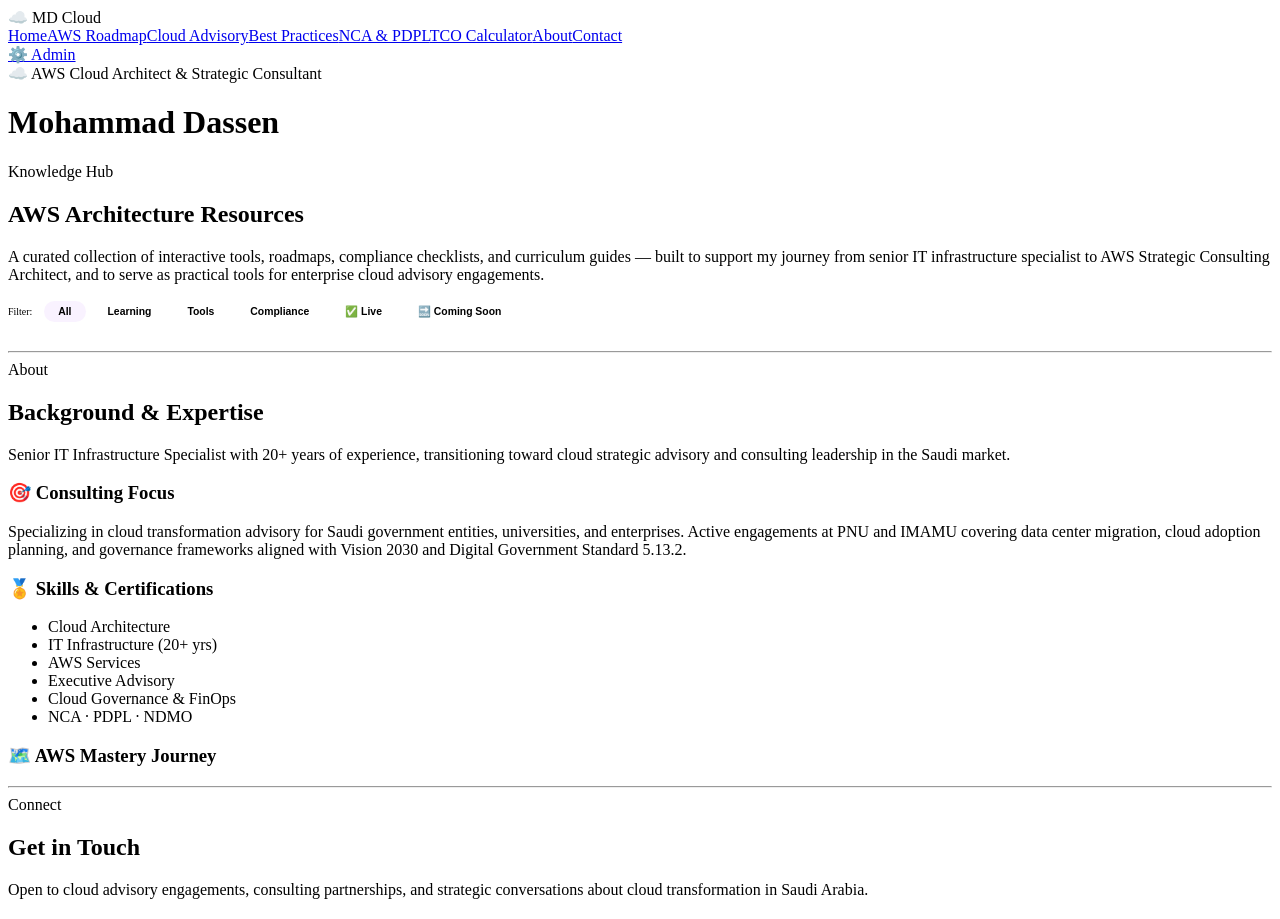
==== index.html @ 5dd482db "index.html" ====
<!DOCTYPE html>
<html lang="en">
<head>
<meta charset="UTF-8">
<meta name="viewport" content="width=device-width, initial-scale=1.0">
<title>Mohammad Dassen — AWS Cloud Architect & Consultant</title>
<link rel="stylesheet" href="site.css">
<style>
  .filter-bar {
    display: flex; gap: 8px; flex-wrap: wrap; margin-bottom: 28px; align-items: center;
  }
  .filter-btn {
    font-size: 0.65rem; padding: 5px 14px; border-radius: 20px; font-weight: 600;
    background: rgba(255,255,255,0.05); border: 1px solid var(--border); color: var(--muted);
    cursor: pointer; transition: all 0.2s;
  }
  .filter-btn.active, .filter-btn:hover {
    background: rgba(192,132,252,0.1); border-color: rgba(192,132,252,0.3); color: var(--accent);
  }
  .filter-label { font-size: 0.62rem; color: var(--muted); margin-right: 4px; }
  .cards-count  { font-size: 0.62rem; color: var(--muted); margin-left: auto; }
</style>
</head>
<body>

<!-- TOPBAR (rendered by JS) -->
<div id="topbar-mount"></div>

<!-- HERO -->
<div class="page-hero" id="hero-mount">
  <div class="hero-eyebrow">☁️ AWS Cloud Architect &amp; Strategic Consultant</div>
  <h1 class="hero-title">Mohammad <span>Dassen</span></h1>
  <p class="hero-subtitle" id="hero-role"></p>
  <div class="chip-row" id="hero-chips"></div>
  <div class="stats-row" id="hero-stats"></div>
</div>

<!-- MAIN CONTENT -->
<div class="site-section">
  <div class="section-eye">Knowledge Hub</div>
  <h2 class="section-head">AWS Architecture Resources</h2>
  <p class="section-sub">A curated collection of interactive tools, roadmaps, compliance checklists, and curriculum guides — built to support my journey from senior IT infrastructure specialist to AWS Strategic Consulting Architect, and to serve as practical tools for enterprise cloud advisory engagements.</p>

  <!-- FILTER BAR -->
  <div class="filter-bar" id="filter-bar">
    <span class="filter-label">Filter:</span>
    <button class="filter-btn active" data-filter="all" onclick="filterCards('all',this)">All</button>
    <button class="filter-btn" data-filter="Learning"   onclick="filterCards('Learning',this)">Learning</button>
    <button class="filter-btn" data-filter="Tools"      onclick="filterCards('Tools',this)">Tools</button>
    <button class="filter-btn" data-filter="Compliance" onclick="filterCards('Compliance',this)">Compliance</button>
    <button class="filter-btn" data-filter="live"  onclick="filterCards('live',this)">✅ Live</button>
    <button class="filter-btn" data-filter="soon"  onclick="filterCards('soon',this)">🔜 Coming Soon</button>
    <span class="cards-count" id="cards-count"></span>
  </div>

  <!-- CARDS -->
  <div class="cards-grid" id="cards-mount"></div>
</div>

<hr class="site-divider">

<!-- ABOUT -->
<div class="site-section" id="about">
  <div class="section-eye">About</div>
  <h2 class="section-head">Background &amp; Expertise</h2>
  <p class="section-sub">Senior IT Infrastructure Specialist with 20+ years of experience, transitioning toward cloud strategic advisory and consulting leadership in the Saudi market.</p>

  <div class="clients-row" id="clients-mount"></div>

  <div class="about-grid">
    <div class="about-card">
      <h3>🎯 Consulting Focus</h3>
      <p>Specializing in cloud transformation advisory for Saudi government entities, universities, and enterprises. Active engagements at PNU and IMAMU covering data center migration, cloud adoption planning, and governance frameworks aligned with Vision 2030 and Digital Government Standard 5.13.2.</p>
    </div>
    <div class="about-card">
      <h3>🏅 Skills &amp; Certifications</h3>
      <ul class="skill-list">
        <li><span class="skill-name">Cloud Architecture</span><div class="skill-bar-wrap"><div class="skill-bar" style="width:90%"></div></div></li>
        <li><span class="skill-name">IT Infrastructure (20+ yrs)</span><div class="skill-bar-wrap"><div class="skill-bar" style="width:96%"></div></div></li>
        <li><span class="skill-name">AWS Services</span><div class="skill-bar-wrap"><div class="skill-bar" style="width:75%"></div></div></li>
        <li><span class="skill-name">Executive Advisory</span><div class="skill-bar-wrap"><div class="skill-bar" style="width:72%"></div></div></li>
        <li><span class="skill-name">Cloud Governance &amp; FinOps</span><div class="skill-bar-wrap"><div class="skill-bar" style="width:65%"></div></div></li>
        <li><span class="skill-name">NCA · PDPL · NDMO</span><div class="skill-bar-wrap"><div class="skill-bar" style="width:70%"></div></div></li>
      </ul>
    </div>
    <div class="about-card" style="grid-column:1/-1;">
      <h3>🗺️ AWS Mastery Journey</h3>
      <div class="tl-wrap" id="timeline-mount"></div>
    </div>
  </div>
</div>

<hr class="site-divider">

<!-- CONTACT -->
<div class="site-section" id="contact">
  <div class="section-eye">Connect</div>
  <h2 class="section-head">Get in Touch</h2>
  <p class="section-sub" style="margin-bottom:20px;">Open to cloud advisory engagements, consulting partnerships, and strategic conversations about cloud transformation in Saudi Arabia.</p>
  <div class="contact-row" id="contact-mount"></div>
</div>

<div class="site-footer" id="footer-mount"></div>

<!-- Scripts -->
<script src="site-config.js"></script>
<script>
  const C = window.SITE_CONFIG;
  let activeFilter = 'all';

  /* ── TOPBAR ── */
  const navLinks = [
    { href:'index.html',              label:'Home',          active:true  },
    { href:'aws-roadmap.html',        label:'AWS Roadmap',   active:false },
    { href:'cloud-advisory.html',     label:'Cloud Advisory',active:false },
    { href:'cloud-best-practices.html',label:'Best Practices',active:false},
    { href:'nca-pdpl-compliance.html',label:'NCA & PDPL',    active:false },
    { href:'tco-calculator.html',     label:'TCO Calculator',active:false },
    { href:'#about',                  label:'About',         active:false },
    { href:'#contact',                label:'Contact',       active:false },
  ];
  document.getElementById('topbar-mount').innerHTML = `
    <nav class="site-topbar">
      <div class="topbar-brand">☁️ MD Cloud</div>
      <div class="topbar-nav">
        ${navLinks.map(l=>`<a href="${l.href}" class="${l.active?'active':''}">${l.label}</a>`).join('')}
      </div>
      <a href="admin.html" class="topbar-admin">⚙️ Admin</a>
    </nav>`;

  /* ── HERO ── */
  document.getElementById('hero-role').textContent = C.owner.role;
  document.getElementById('hero-chips').innerHTML = C.owner.chips.map(c=>`
    <span class="chip chip-${c.color||'default'}">${c.label}</span>`).join('');
  document.getElementById('hero-stats').innerHTML = C.owner.stats.map(s=>`
    <div class="stat-item">
      <div class="stat-num">${s.num}</div>
      <div class="stat-label">${s.label}</div>
    </div>`).join('');

  /* ── CARDS ── */
  function renderCards(filter) {
    const cards = [...C.cards]
      .sort((a,b) => a.order - b.order)
      .filter(c => {
        if (filter === 'all')  return true;
        if (filter === 'live') return c.status === 'live';
        if (filter === 'soon') return c.status === 'soon';
        return c.topic === filter;
      });

    document.getElementById('cards-count').textContent = `${cards.filter(c=>c.status==='live').length} live · ${cards.filter(c=>c.status==='soon').length} coming soon`;

    if (cards.length === 0) {
      document.getElementById('cards-mount').innerHTML = `<div style="grid-column:1/-1;text-align:center;padding:40px;color:var(--muted);font-size:0.8rem;">No resources in this category yet.</div>`;
      return;
    }

    document.getElementById('cards-mount').innerHTML = cards.map(c => `
      <a href="${c.status==='live'?c.url:'#'}"
         class="card cc-${c.color} card-${c.status}"
         ${c.status==='live'?'':'onclick="return false"'}>
        ${c.isNew ? '<div class="card-new-badge">NEW</div>' : ''}
        <div class="card-icon">${c.icon}</div>
        <div class="card-type">${c.type}</div>
        <div class="card-title">${c.title}</div>
        <div class="card-desc">${c.desc}</div>
        <div class="card-tags">${c.tags.map(t=>`<span class="card-tag">${t}</span>`).join('')}</div>
        <div class="card-link">${c.status==='live'?'Open →':'Coming Soon'}</div>
      </a>`).join('');
  }

  function filterCards(filter, btn) {
    activeFilter = filter;
    document.querySelectorAll('.filter-btn').forEach(b=>b.classList.remove('active'));
    btn.classList.add('active');
    renderCards(filter);
  }

  renderCards('all');

  /* ── CLIENTS ── */
  document.getElementById('clients-mount').innerHTML = C.owner.clients.map(cl=>`
    <div class="client-chip">${cl.name}<span>${cl.sub}</span></div>`).join('');

  /* ── TIMELINE ── */
  const tlColors = ['#f59e0b,#d97706','#3b82f6,#2563eb','#8b5cf6,#7c3aed','#10b981,#059669','#ef4444,#dc2626'];
  document.getElementById('timeline-mount').innerHTML = C.roadmap.map((r,i)=>`
    <div class="tl-item">
      <div class="tl-dot" style="background:linear-gradient(135deg,${tlColors[i]||'#6b7a94,#475569'})">${r.dot}</div>
      <div class="tl-body">
        <div class="tl-phase">${r.phase}</div>
        <div class="tl-title">${r.title}</div>
        <div class="tl-cert">${r.cert}</div>
      </div>
    </div>`).join('');

  /* ── CONTACT ── */
  document.getElementById('contact-mount').innerHTML = `
    <a href="${C.owner.linkedin}" target="_blank" class="btn-primary">🔗 Connect on LinkedIn</a>
    <a href="mailto:${C.owner.email}" class="btn-ghost">✉️ Send Email</a>
    <a href="https://aws.amazon.com/partners/" target="_blank" class="btn-ghost">☁️ AWS Partner Network</a>
    <a href="admin.html" class="btn-ghost">⚙️ Manage Site</a>`;

  /* ── FOOTER ── */
  document.getElementById('footer-mount').innerHTML = `
    <p>Built with purpose · <span>${C.owner.name}</span> · ${C.owner.title} · Riyadh, Saudi Arabia · Vision 2030 Aligned</p>
    <p style="margin-top:6px;"><a href="admin.html">⚙️ Site Admin</a></p>`;
</script>
</body>
</html>
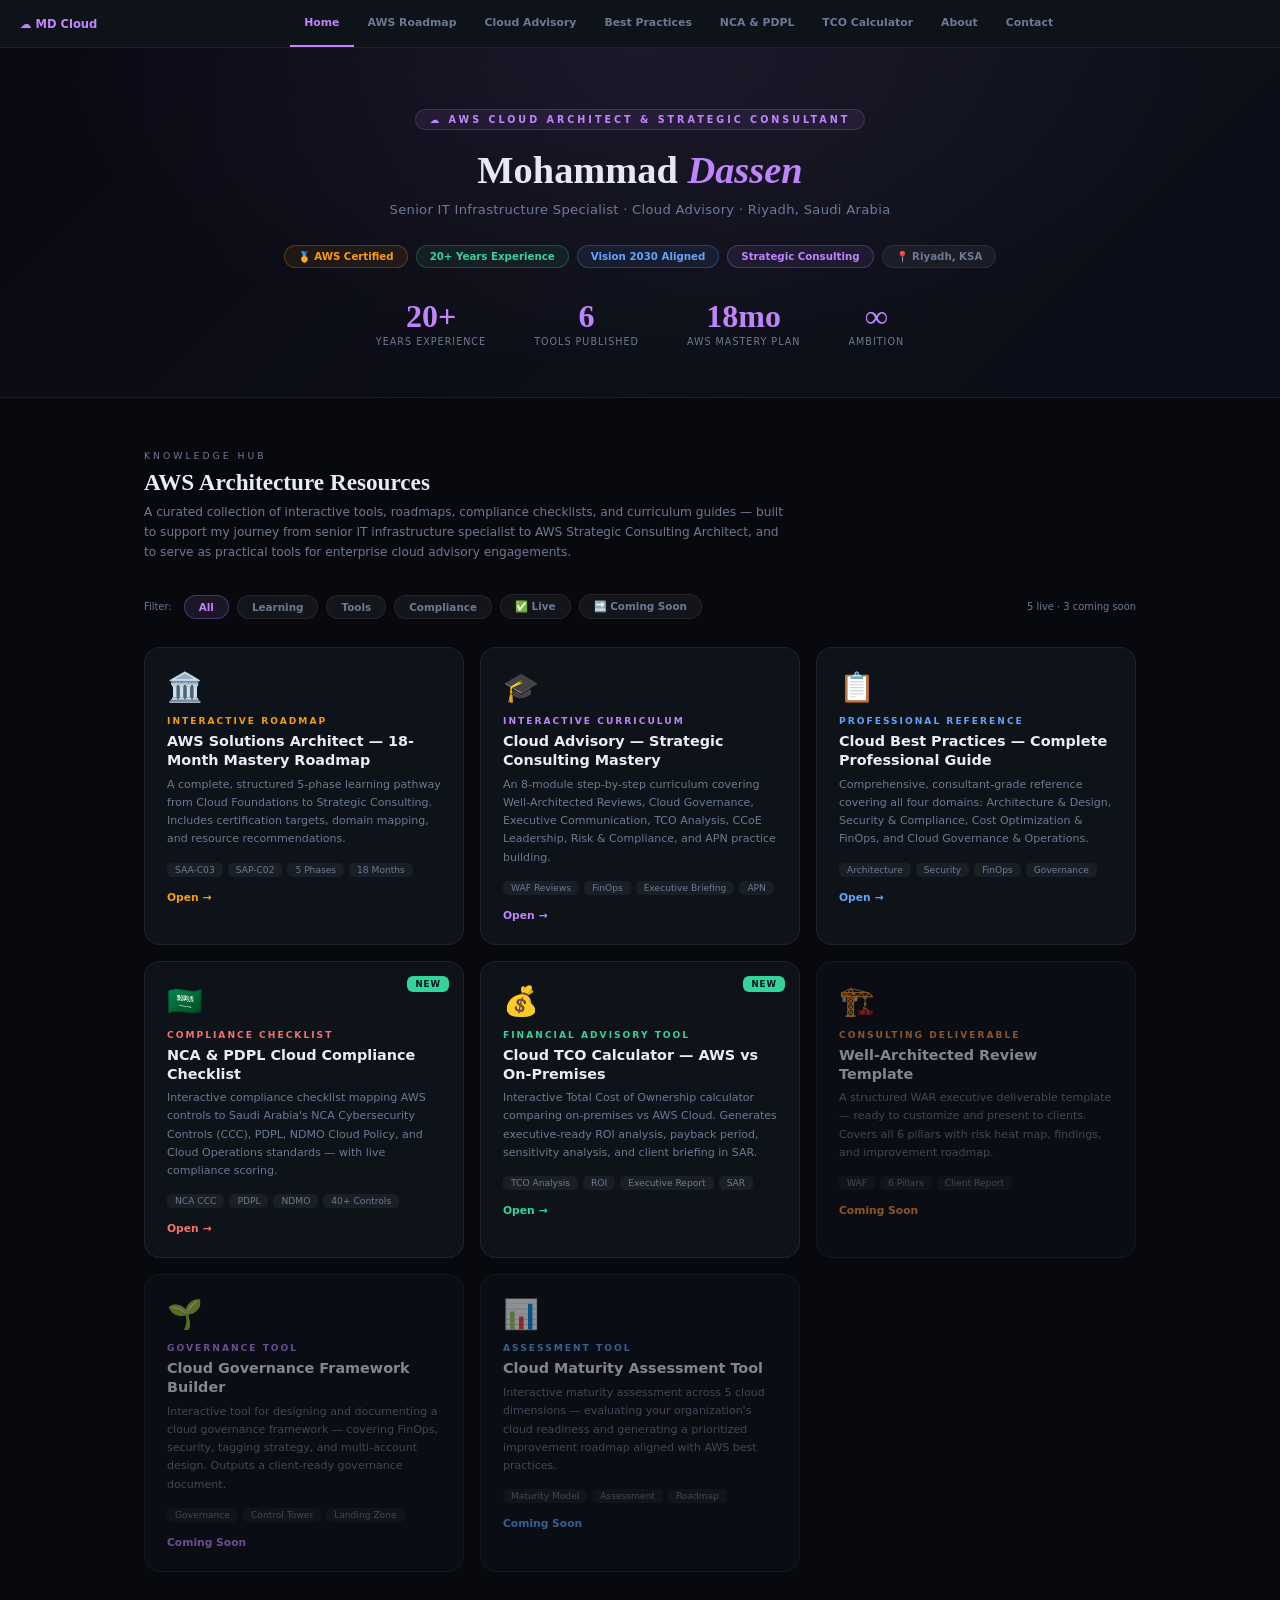
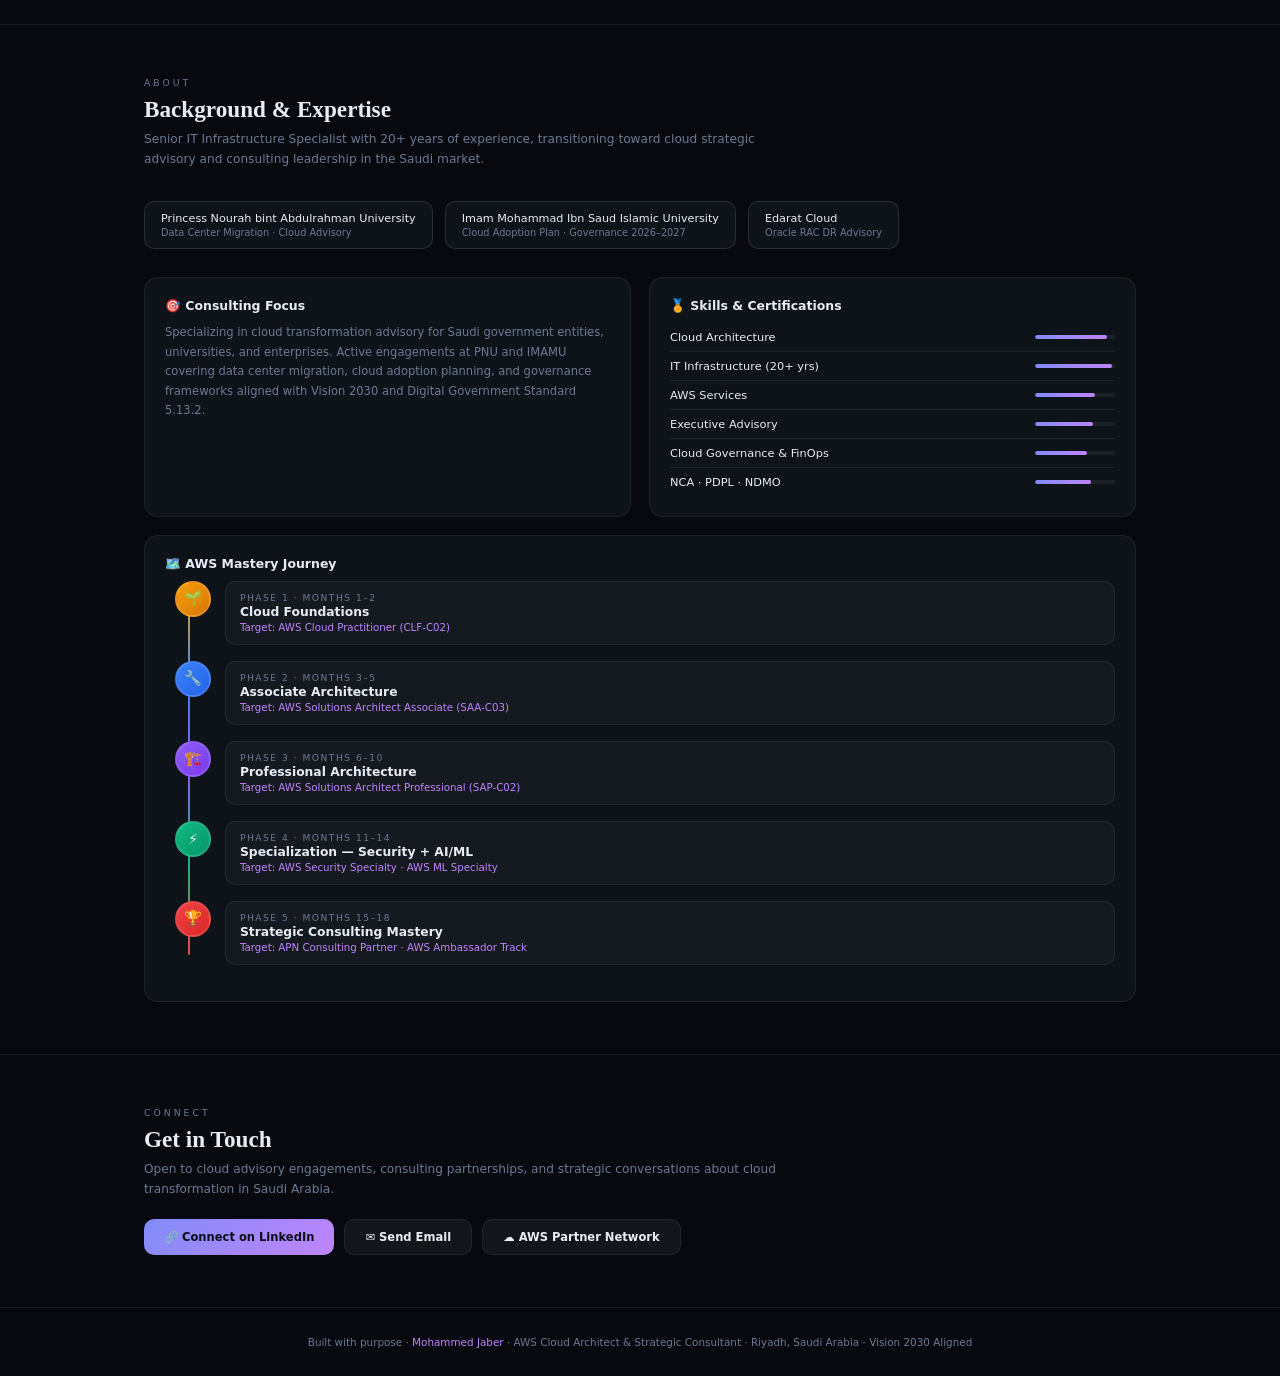
==== commit 18d862ed: "Update owner name to Mohammed Jaber in index.html" ====
--- a/index.html
+++ b/index.html
@@ -3,7 +3,7 @@
 <head>
 <meta charset="UTF-8">
 <meta name="viewport" content="width=device-width, initial-scale=1.0">
-<title>Mohammad Dassen — AWS Cloud Architect & Consultant</title>
+<title>Mohammed Jaber — AWS Cloud Architect & Consultant</title>
 <link rel="stylesheet" href="site.css">
 <style>
   .filter-bar {
@@ -125,8 +125,12 @@
       <div class="topbar-nav">
         ${navLinks.map(l=>`<a href="${l.href}" class="${l.active?'active':''}">${l.label}</a>`).join('')}
       </div>
-      <a href="admin.html" class="topbar-admin">⚙️ Admin</a>
+      <a href="admin.html" class="topbar-admin" id="admin-nav-link">⚙️ Admin</a>
     </nav>`;
+  // Admin link hidden from public nav by default — access admin.html directly via bookmark.
+  // Set SHOW_ADMIN_LINK to true below if you want it visible in the topbar.
+  const SHOW_ADMIN_LINK = false;
+  if (!SHOW_ADMIN_LINK) document.getElementById('admin-nav-link').style.display = 'none';
 
   /* ── HERO ── */
   document.getElementById('hero-role').textContent = C.owner.role;
@@ -199,13 +203,11 @@
   document.getElementById('contact-mount').innerHTML = `
     <a href="${C.owner.linkedin}" target="_blank" class="btn-primary">🔗 Connect on LinkedIn</a>
     <a href="mailto:${C.owner.email}" class="btn-ghost">✉️ Send Email</a>
-    <a href="https://aws.amazon.com/partners/" target="_blank" class="btn-ghost">☁️ AWS Partner Network</a>
-    <a href="admin.html" class="btn-ghost">⚙️ Manage Site</a>`;
+    <a href="https://aws.amazon.com/partners/" target="_blank" class="btn-ghost">☁️ AWS Partner Network</a>`;
 
   /* ── FOOTER ── */
   document.getElementById('footer-mount').innerHTML = `
-    <p>Built with purpose · <span>${C.owner.name}</span> · ${C.owner.title} · Riyadh, Saudi Arabia · Vision 2030 Aligned</p>
-    <p style="margin-top:6px;"><a href="admin.html">⚙️ Site Admin</a></p>`;
+    <p>Built with purpose · <span>${C.owner.name}</span> · ${C.owner.title} · Riyadh, Saudi Arabia · Vision 2030 Aligned</p>`;
 </script>
 </body>
 </html>
--- a/site.css
+++ b/site.css
@@ -0,0 +1,290 @@
+/* ─────────────────────────────────────────────
+   MOHAMMAD DASSEN SITE — SHARED STYLESHEET
+   site.css — imported by all pages
+───────────────────────────────────────────── */
+
+:root {
+  --bg:      #07090f;
+  --surface: #0e1219;
+  --surface2:#141820;
+  --border:  rgba(255,255,255,0.07);
+  --border2: rgba(255,255,255,0.12);
+  --text:    #e8edf5;
+  --muted:   #6b7a94;
+  --accent:  #c084fc;
+  --accent2: #818cf8;
+  --gold:    #f59e0b;
+  --green:   #34d399;
+  --red:     #f87171;
+  --blue:    #60a5fa;
+  --orange:  #fb923c;
+  --teal:    #2dd4bf;
+}
+
+/* Reset */
+*, *::before, *::after { box-sizing: border-box; margin: 0; padding: 0; }
+body   { background: var(--bg); color: var(--text); font-family: 'Segoe UI', system-ui, -apple-system, sans-serif; min-height: 100vh; }
+a      { color: inherit; text-decoration: none; }
+button { font-family: inherit; }
+
+/* ── SITE TOPBAR ── */
+.site-topbar {
+  background: var(--surface);
+  border-bottom: 1px solid var(--border);
+  display: flex; align-items: center;
+  justify-content: space-between;
+  padding: 0 20px;
+  position: sticky; top: 0; z-index: 200;
+}
+.topbar-brand {
+  font-size: 0.72rem; font-weight: 700; color: var(--accent);
+  display: flex; align-items: center; gap: 6px;
+  padding: 12px 0; white-space: nowrap;
+}
+.topbar-nav {
+  display: flex; overflow-x: auto; scrollbar-width: none;
+  gap: 0; flex: 1; justify-content: center;
+}
+.topbar-nav::-webkit-scrollbar { display: none; }
+.topbar-nav a {
+  padding: 16px 14px; font-size: 0.68rem; font-weight: 600;
+  color: var(--muted); border-bottom: 2px solid transparent;
+  transition: all 0.2s; white-space: nowrap;
+}
+.topbar-nav a:hover { color: var(--text); }
+.topbar-nav a.active { color: var(--accent); border-bottom-color: var(--accent); }
+.topbar-admin {
+  font-size: 0.62rem; padding: 5px 12px; border-radius: 6px;
+  background: rgba(192,132,252,0.08); border: 1px solid rgba(192,132,252,0.2);
+  color: var(--accent); font-weight: 700; cursor: pointer;
+  text-decoration: none; white-space: nowrap; display: flex; align-items: center; gap: 5px;
+  transition: all 0.2s;
+}
+.topbar-admin:hover { background: rgba(192,132,252,0.15); }
+
+/* ── HERO ── */
+.page-hero {
+  background: linear-gradient(135deg, #0a0812 0%, #0d1018 60%, #0a0e18 100%);
+  border-bottom: 1px solid var(--border);
+  padding: 60px 24px 50px;
+  text-align: center;
+  position: relative; overflow: hidden;
+}
+.page-hero::before {
+  content: ''; position: absolute; inset: 0;
+  background: radial-gradient(ellipse at 50% 0%, rgba(192,132,252,0.09) 0%, transparent 65%);
+  pointer-events: none;
+}
+.hero-eyebrow {
+  display: inline-block; font-size: 0.6rem; letter-spacing: 3px;
+  text-transform: uppercase; color: var(--accent); font-weight: 700;
+  background: rgba(192,132,252,0.08); border: 1px solid rgba(192,132,252,0.2);
+  padding: 4px 14px; border-radius: 20px; margin-bottom: 18px;
+}
+.hero-title {
+  font-family: Georgia, 'Times New Roman', serif;
+  font-size: 2.4rem; font-weight: 700; color: var(--text);
+  line-height: 1.15; margin-bottom: 10px;
+}
+.hero-title span { color: var(--accent); font-style: italic; }
+.hero-subtitle { font-size: 0.82rem; color: var(--muted); margin-bottom: 28px; letter-spacing: 0.3px; }
+
+/* ── CHIPS ── */
+.chip-row { display: flex; justify-content: center; flex-wrap: wrap; gap: 8px; margin-bottom: 32px; }
+.chip {
+  font-size: 0.64rem; padding: 4px 13px; border-radius: 20px; font-weight: 600;
+  background: rgba(255,255,255,0.05); border: 1px solid var(--border); color: var(--muted);
+}
+.chip-gold   { background: rgba(245,158,11,0.08);  border-color: rgba(245,158,11,0.25);  color: var(--gold); }
+.chip-green  { background: rgba(52,211,153,0.08);  border-color: rgba(52,211,153,0.25);  color: var(--green); }
+.chip-blue   { background: rgba(96,165,250,0.08);  border-color: rgba(96,165,250,0.25);  color: var(--blue); }
+.chip-purple { background: rgba(192,132,252,0.08); border-color: rgba(192,132,252,0.25); color: var(--accent); }
+.chip-red    { background: rgba(248,113,113,0.08); border-color: rgba(248,113,113,0.25); color: var(--red); }
+
+/* ── STATS ── */
+.stats-row { display: flex; justify-content: center; gap: 48px; flex-wrap: wrap; }
+.stat-item  { text-align: center; }
+.stat-num   { font-family: Georgia, serif; font-size: 2rem; font-weight: 700; color: var(--accent); line-height: 1; }
+.stat-label { font-size: 0.6rem; color: var(--muted); text-transform: uppercase; letter-spacing: 1px; margin-top: 4px; }
+
+/* ── SECTION WRAPPER ── */
+.site-section { max-width: 1040px; margin: 0 auto; padding: 52px 24px; }
+.section-eye   { font-size: 0.58rem; color: var(--muted); text-transform: uppercase; letter-spacing: 3px; margin-bottom: 8px; }
+.section-head  { font-family: Georgia, serif; font-size: 1.45rem; color: var(--text); margin-bottom: 6px; }
+.section-sub   { font-size: 0.76rem; color: var(--muted); line-height: 1.65; max-width: 640px; margin-bottom: 32px; }
+
+/* ── CARDS GRID ── */
+.cards-grid { display: grid; grid-template-columns: repeat(auto-fill, minmax(295px, 1fr)); gap: 16px; }
+
+.card {
+  background: var(--surface); border: 1px solid var(--border); border-radius: 16px;
+  padding: 22px; display: block; position: relative; overflow: hidden;
+  transition: all 0.25s;
+}
+.card::before {
+  content: ''; position: absolute; top: 0; left: 0; right: 0; height: 2px;
+  border-radius: 16px 16px 0 0; opacity: 0; transition: opacity 0.25s;
+}
+.card.card-live { cursor: pointer; }
+.card.card-live:hover { transform: translateY(-4px); border-color: rgba(255,255,255,0.14); box-shadow: 0 8px 32px rgba(0,0,0,0.3); }
+.card.card-live:hover::before { opacity: 1; }
+.card.card-soon { opacity: 0.55; }
+
+/* Color accents */
+.cc-purple::before { background: linear-gradient(90deg, var(--accent2), var(--accent)); }
+.cc-gold::before   { background: linear-gradient(90deg, #d97706, #fbbf24); }
+.cc-green::before  { background: linear-gradient(90deg, #059669, #34d399); }
+.cc-blue::before   { background: linear-gradient(90deg, #2563eb, #60a5fa); }
+.cc-red::before    { background: linear-gradient(90deg, #dc2626, #f87171); }
+.cc-orange::before { background: linear-gradient(90deg, #ea580c, #fb923c); }
+.cc-teal::before   { background: linear-gradient(90deg, #0d9488, #2dd4bf); }
+
+.cc-purple .card-link { color: var(--accent); }
+.cc-gold   .card-link { color: var(--gold); }
+.cc-green  .card-link { color: var(--green); }
+.cc-blue   .card-link { color: var(--blue); }
+.cc-red    .card-link { color: var(--red); }
+.cc-orange .card-link { color: var(--orange); }
+.cc-teal   .card-link { color: var(--teal); }
+
+.cc-purple .card-type { color: var(--accent); }
+.cc-gold   .card-type { color: var(--gold); }
+.cc-green  .card-type { color: var(--green); }
+.cc-blue   .card-type { color: var(--blue); }
+.cc-red    .card-type { color: var(--red); }
+.cc-orange .card-type { color: var(--orange); }
+.cc-teal   .card-type { color: var(--teal); }
+
+.card-new-badge {
+  position: absolute; top: 14px; right: 14px;
+  font-size: 0.54rem; font-weight: 800; letter-spacing: 1px; text-transform: uppercase;
+  padding: 3px 8px; border-radius: 6px; background: var(--green); color: #0a0e1a;
+}
+.card-icon { font-size: 1.8rem; margin-bottom: 12px; }
+.card-type { font-size: 0.57rem; text-transform: uppercase; letter-spacing: 2px; font-weight: 700; margin-bottom: 6px; }
+.card-title { font-size: 0.9rem; font-weight: 700; color: var(--text); margin-bottom: 6px; line-height: 1.3; }
+.card-desc  { font-size: 0.69rem; color: var(--muted); line-height: 1.65; margin-bottom: 14px; }
+.card-tags  { display: flex; flex-wrap: wrap; gap: 5px; margin-bottom: 14px; }
+.card-tag   { font-size: 0.57rem; padding: 2px 8px; border-radius: 5px; background: rgba(255,255,255,0.05); color: var(--muted); }
+.card-link  { font-size: 0.67rem; font-weight: 700; display: flex; align-items: center; gap: 5px; transition: gap 0.2s; }
+.card.card-live:hover .card-link { gap: 8px; }
+
+/* ── DIVIDER ── */
+.site-divider { border: none; border-top: 1px solid var(--border); }
+
+/* ── FOOTER ── */
+.site-footer {
+  border-top: 1px solid var(--border); text-align: center;
+  padding: 28px 24px; font-size: 0.65rem; color: var(--muted);
+}
+.site-footer span { color: var(--accent); }
+.site-footer a { color: var(--muted); }
+.site-footer a:hover { color: var(--accent); }
+
+/* ── ABOUT ── */
+.about-grid { display: grid; grid-template-columns: 1fr 1fr; gap: 18px; }
+.about-card { background: var(--surface); border: 1px solid var(--border); border-radius: 14px; padding: 20px; }
+.about-card h3 { font-size: 0.78rem; font-weight: 700; color: var(--text); margin-bottom: 10px; display: flex; align-items: center; gap: 8px; }
+.about-card p  { font-size: 0.72rem; color: var(--muted); line-height: 1.7; }
+.skill-list { list-style: none; }
+.skill-list li { display: flex; justify-content: space-between; align-items: center; padding: 7px 0; border-bottom: 1px solid var(--border); font-size: 0.71rem; }
+.skill-list li:last-child { border-bottom: none; }
+.skill-name { color: var(--text); }
+.skill-bar-wrap { width: 80px; height: 4px; background: rgba(255,255,255,0.06); border-radius: 4px; overflow: hidden; }
+.skill-bar { height: 100%; border-radius: 4px; background: linear-gradient(90deg, var(--accent2), var(--accent)); }
+
+/* ── CLIENT CHIPS ── */
+.clients-row { display: flex; gap: 12px; flex-wrap: wrap; margin-bottom: 28px; }
+.client-chip { background: var(--surface); border: 1px solid var(--border2); border-radius: 10px; padding: 10px 16px; font-size: 0.7rem; color: var(--text); }
+.client-chip span { color: var(--muted); font-size: 0.61rem; display: block; margin-top: 2px; }
+
+/* ── TIMELINE ── */
+.tl-wrap { position: relative; padding-left: 10px; }
+.tl-wrap::before {
+  content: ''; position: absolute; left: 23px; top: 10px; bottom: 10px;
+  width: 2px; background: linear-gradient(to bottom,#f59e0b,#3b82f6,#8b5cf6,#10b981,#ef4444);
+  border-radius: 2px;
+}
+.tl-item { display: flex; align-items: flex-start; margin-bottom: 16px; gap: 14px; }
+.tl-dot  { width: 36px; height: 36px; border-radius: 50%; display: flex; align-items: center; justify-content: center; font-size: 0.9rem; flex-shrink: 0; z-index: 1; border: 2px solid rgba(255,255,255,0.1); }
+.tl-body { background: rgba(255,255,255,0.03); border: 1px solid var(--border); border-radius: 10px; padding: 11px 14px; flex: 1; }
+.tl-phase { font-size: 0.57rem; color: var(--muted); text-transform: uppercase; letter-spacing: 1.5px; margin-bottom: 2px; }
+.tl-title { font-size: 0.77rem; font-weight: 700; color: var(--text); margin-bottom: 2px; }
+.tl-cert  { font-size: 0.64rem; color: var(--accent); }
+
+/* ── CONTACT BUTTONS ── */
+.contact-row { display: flex; gap: 10px; flex-wrap: wrap; }
+.btn-primary {
+  padding: 10px 20px; border-radius: 10px; font-size: 0.72rem; font-weight: 700;
+  background: linear-gradient(135deg, var(--accent2), var(--accent)); color: #0a0e1a;
+  border: none; cursor: pointer; display: flex; align-items: center; gap: 7px;
+  transition: all 0.2s; text-decoration: none;
+}
+.btn-ghost {
+  padding: 10px 20px; border-radius: 10px; font-size: 0.72rem; font-weight: 700;
+  background: rgba(255,255,255,0.05); border: 1px solid var(--border); color: var(--text);
+  cursor: pointer; display: flex; align-items: center; gap: 7px;
+  transition: all 0.2s; text-decoration: none;
+}
+.btn-primary:hover, .btn-ghost:hover { transform: translateY(-2px); opacity: 0.9; }
+
+/* ── TOPIC GROUP HEADERS ── */
+.topic-group { margin-bottom: 36px; }
+.topic-label {
+  font-size: 0.6rem; color: var(--muted); text-transform: uppercase;
+  letter-spacing: 2.5px; margin-bottom: 14px; display: flex; align-items: center; gap: 10px;
+}
+.topic-label::after { content: ''; flex: 1; height: 1px; background: var(--border); }
+
+/* ── BACK TO HOME BAR (for tool pages) ── */
+.back-home-bar {
+  background: var(--surface); border-bottom: 1px solid var(--border);
+  padding: 0 20px; position: sticky; top: 0; z-index: 200;
+  display: flex; align-items: center; height: 48px;
+}
+.back-home-link {
+  display: flex; align-items: center; gap: 7px;
+  font-size: 0.72rem; font-weight: 600; color: var(--muted);
+  transition: color 0.2s; padding: 8px 0;
+}
+.back-home-link:hover { color: var(--accent); }
+.back-home-link .arrow { font-size: 0.9rem; transition: transform 0.2s; }
+.back-home-link:hover .arrow { transform: translateX(-3px); }
+.back-home-sitename { margin-left: auto; font-size: 0.65rem; color: var(--muted); opacity: 0.6; }
+
+/* ── ADMIN GATE ── */
+.gate-overlay {
+  position: fixed; inset: 0; background: var(--bg); z-index: 1000;
+  display: flex; align-items: center; justify-content: center; padding: 24px;
+}
+.gate-card {
+  background: var(--surface); border: 1px solid var(--border2); border-radius: 18px;
+  padding: 36px 32px; max-width: 380px; width: 100%; text-align: center;
+}
+.gate-icon { font-size: 2rem; margin-bottom: 14px; }
+.gate-title { font-family: Georgia, serif; font-size: 1.2rem; color: var(--text); margin-bottom: 8px; }
+.gate-sub { font-size: 0.72rem; color: var(--muted); margin-bottom: 22px; line-height: 1.6; }
+.gate-input {
+  width: 100%; background: var(--surface2); border: 1px solid var(--border2);
+  border-radius: 10px; padding: 12px 14px; color: var(--text); font-size: 0.85rem;
+  text-align: center; letter-spacing: 2px; margin-bottom: 14px; outline: none;
+  transition: border 0.2s; font-family: inherit;
+}
+.gate-input:focus { border-color: var(--accent); }
+.gate-btn {
+  width: 100%; padding: 11px; border-radius: 10px; font-size: 0.76rem; font-weight: 700;
+  background: linear-gradient(135deg, var(--accent2), var(--accent)); color: #0a0e1a;
+  border: none; cursor: pointer; transition: opacity 0.2s;
+}
+.gate-btn:hover { opacity: 0.9; }
+.gate-error { font-size: 0.68rem; color: var(--red); margin-top: 10px; min-height: 16px; }
+.gate-back { display: block; margin-top: 18px; font-size: 0.68rem; color: var(--muted); }
+.gate-back:hover { color: var(--accent); }
+
+/* ── RESPONSIVE ── */
+@media (max-width: 700px) {
+  .hero-title { font-size: 1.7rem; }
+  .about-grid { grid-template-columns: 1fr; }
+  .stats-row  { gap: 24px; }
+  .topbar-brand { display: none; }
+}
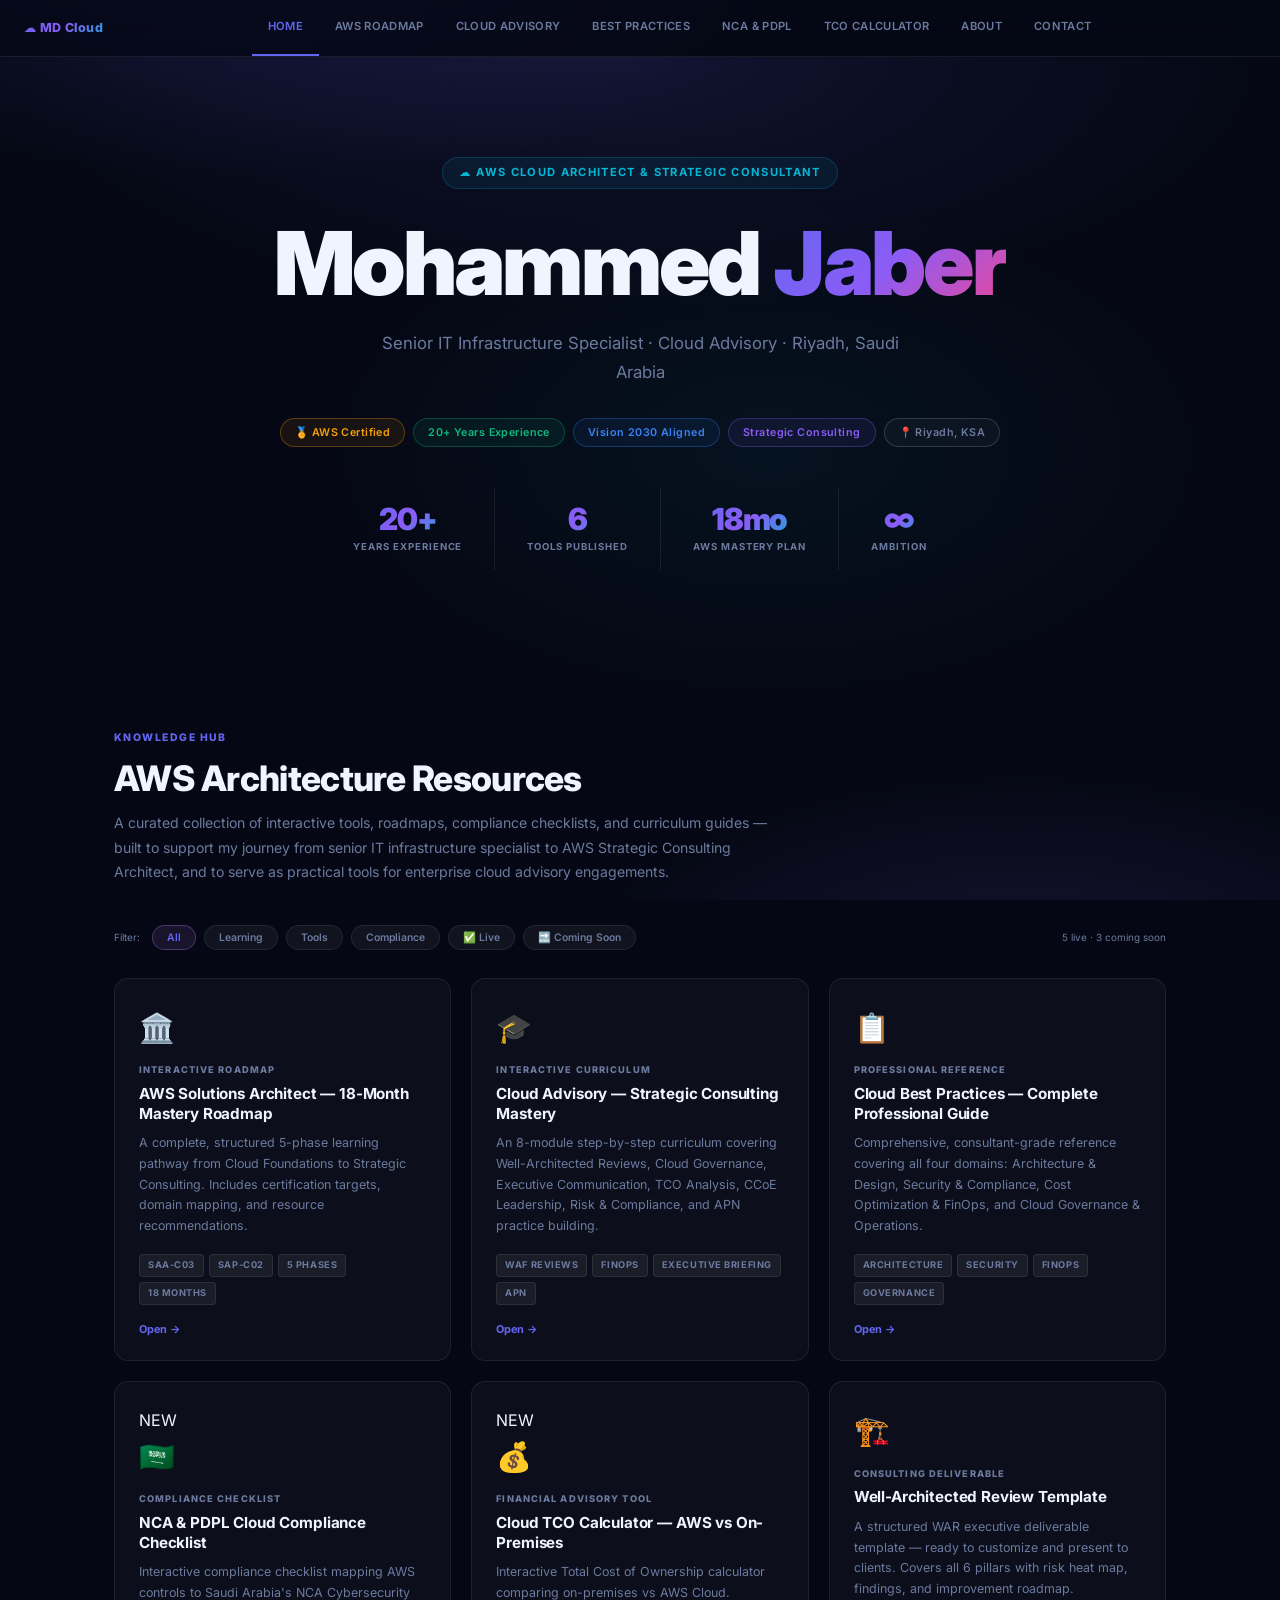
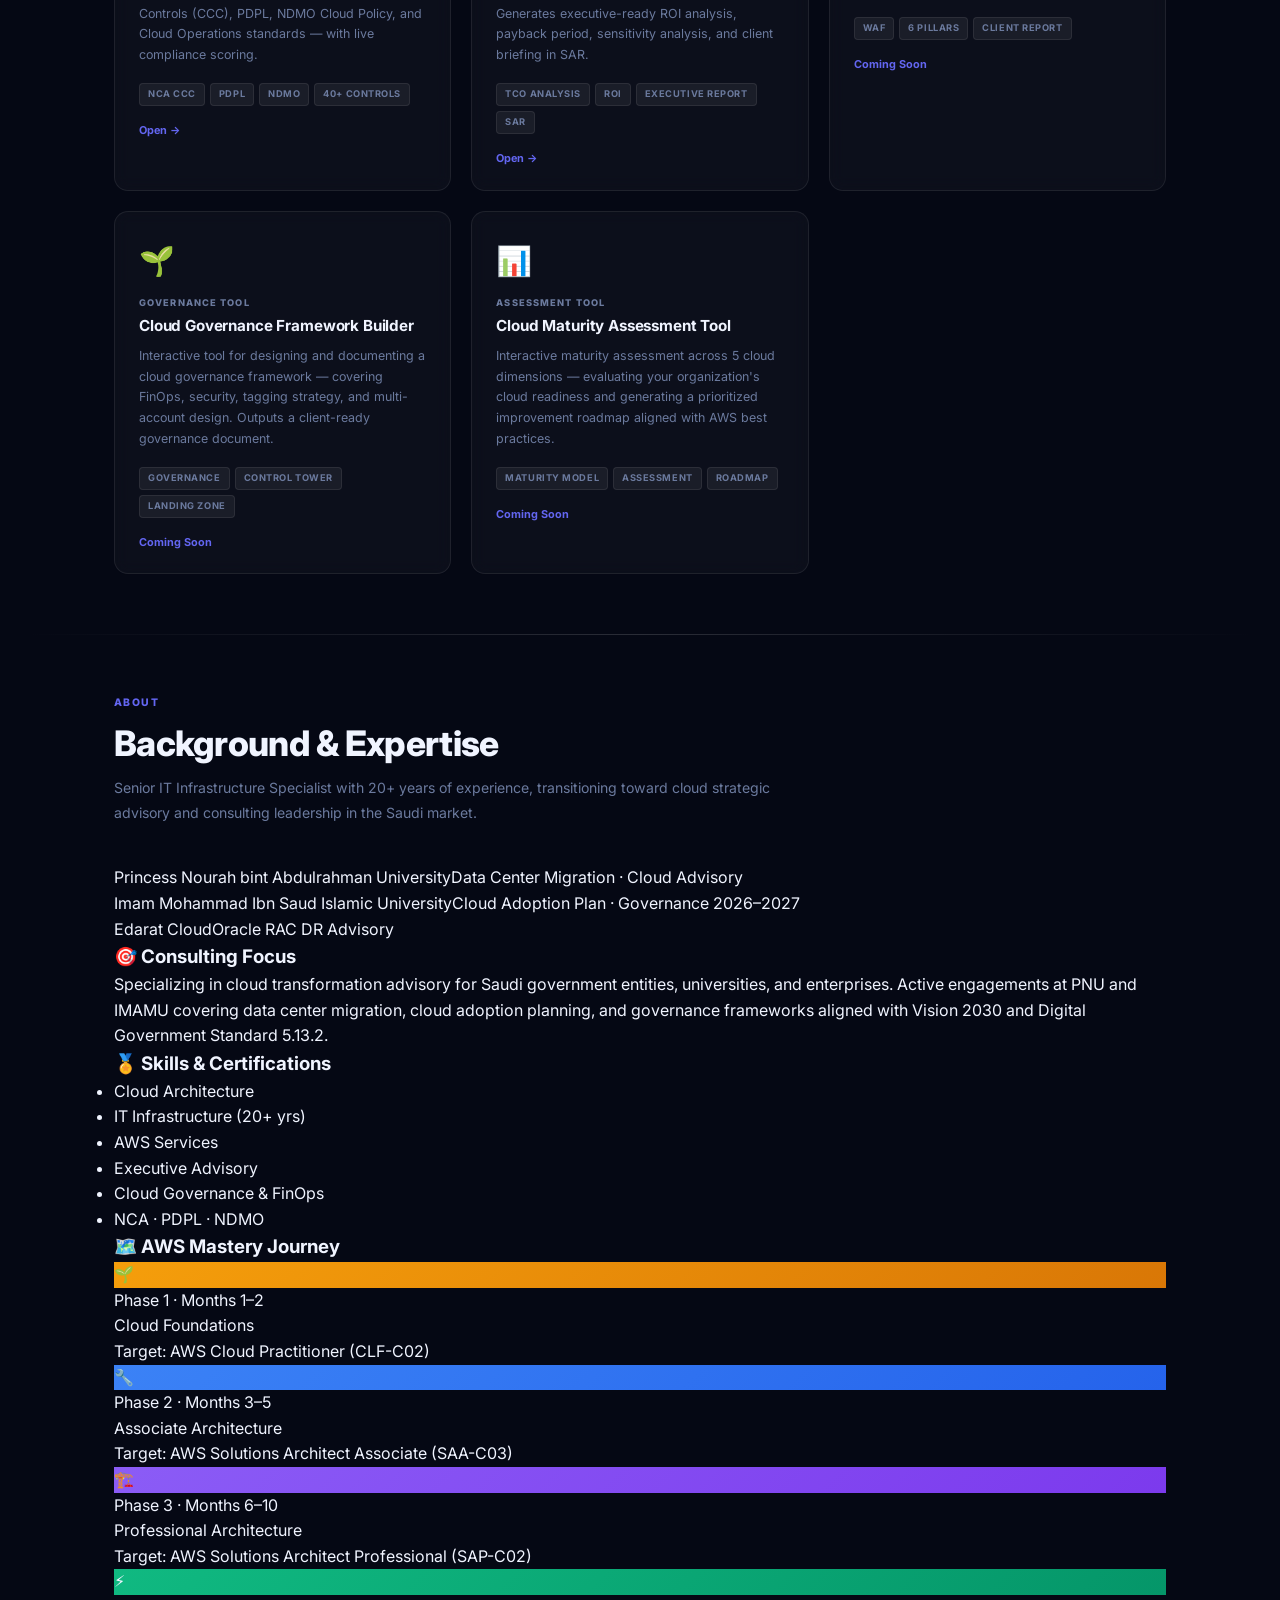
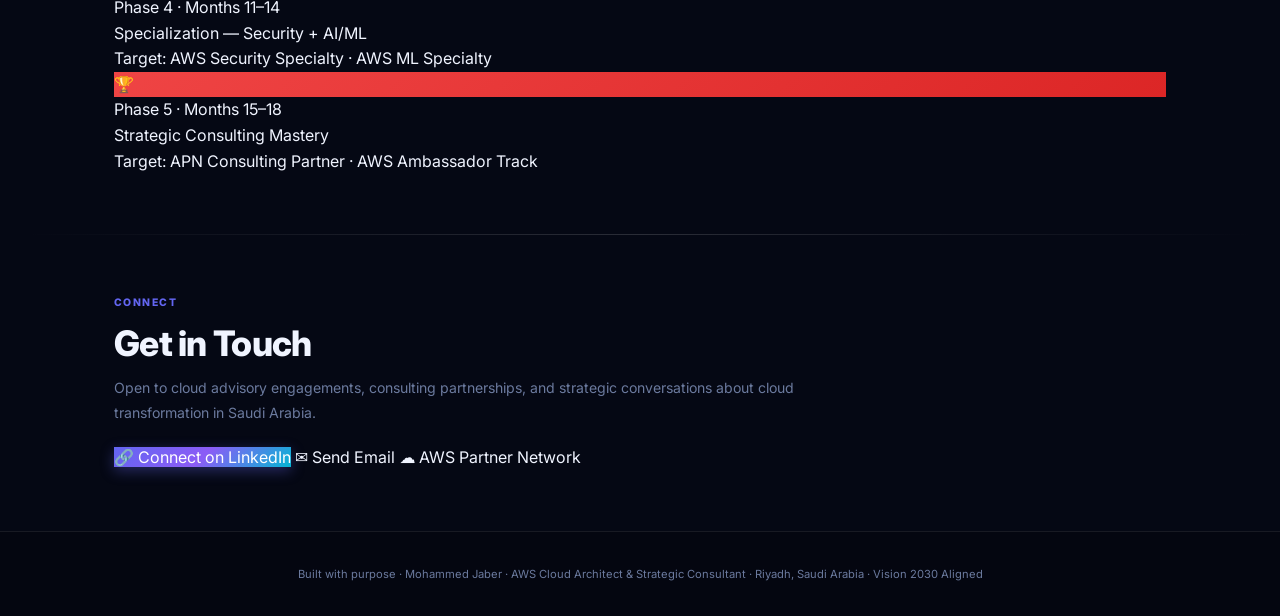
==== commit 4a6d7a82: "Fix hero title: replace hardcoded Mohammad Dassen with Mohammed Jaber" ====
--- a/index.html
+++ b/index.html
@@ -29,7 +29,7 @@
 <!-- HERO -->
 <div class="page-hero" id="hero-mount">
   <div class="hero-eyebrow">☁️ AWS Cloud Architect &amp; Strategic Consultant</div>
-  <h1 class="hero-title">Mohammad <span>Dassen</span></h1>
+  <h1 class="hero-title">Mohammed <span>Jaber</span></h1>
   <p class="hero-subtitle" id="hero-role"></p>
   <div class="chip-row" id="hero-chips"></div>
   <div class="stats-row" id="hero-stats"></div>
--- a/site.css
+++ b/site.css
@@ -1,290 +1,415 @@
 /* ─────────────────────────────────────────────
-   MOHAMMAD DASSEN SITE — SHARED STYLESHEET
+   MOHAMMED JABER SITE — MODERN STYLESHEET
    site.css — imported by all pages
 ───────────────────────────────────────────── */
 
+@import url('https://fonts.googleapis.com/css2?family=Inter:wght@300;400;500;600;700;800;900&display=swap');
+
 :root {
-  --bg:      #07090f;
-  --surface: #0e1219;
-  --surface2:#141820;
-  --border:  rgba(255,255,255,0.07);
-  --border2: rgba(255,255,255,0.12);
-  --text:    #e8edf5;
-  --muted:   #6b7a94;
-  --accent:  #c084fc;
-  --accent2: #818cf8;
-  --gold:    #f59e0b;
-  --green:   #34d399;
-  --red:     #f87171;
-  --blue:    #60a5fa;
-  --orange:  #fb923c;
-  --teal:    #2dd4bf;
-}
-
-/* Reset */
+     --bg:       #050814;
+     --surface:  rgba(255,255,255,0.03);
+     --surface2: rgba(255,255,255,0.06);
+     --border:   rgba(255,255,255,0.08);
+     --border2:  rgba(255,255,255,0.15);
+     --text:     #f0f4ff;
+     --muted:    #6b7a9e;
+     --accent:   #6366f1;
+     --accent2:  #8b5cf6;
+     --accent3:  #06b6d4;
+     --gold:     #f59e0b;
+     --green:    #10b981;
+     --red:      #ef4444;
+     --blue:     #3b82f6;
+     --orange:   #f97316;
+     --teal:     #14b8a6;
+     --grad:     linear-gradient(135deg, #6366f1, #8b5cf6, #06b6d4);
+     --grad2:    linear-gradient(135deg, #6366f1 0%, #8b5cf6 50%, #ec4899 100%);
+     --glow:     0 0 40px rgba(99,102,241,0.25);
+     --shadow:   0 8px 32px rgba(0,0,0,0.4);
+     --radius:   14px;
+     --radius-sm:8px;
+}
+
+/* ── RESET ── */
 *, *::before, *::after { box-sizing: border-box; margin: 0; padding: 0; }
-body   { background: var(--bg); color: var(--text); font-family: 'Segoe UI', system-ui, -apple-system, sans-serif; min-height: 100vh; }
-a      { color: inherit; text-decoration: none; }
-button { font-family: inherit; }
-
-/* ── SITE TOPBAR ── */
+html { scroll-behavior: smooth; }
+body {
+     background: var(--bg);
+     color: var(--text);
+     font-family: 'Inter', 'Segoe UI', system-ui, sans-serif;
+     min-height: 100vh;
+     line-height: 1.6;
+     background-image:
+            radial-gradient(ellipse 80% 50% at 20% -10%, rgba(99,102,241,0.18) 0%, transparent 60%),
+            radial-gradient(ellipse 60% 40% at 80% 110%, rgba(139,92,246,0.15) 0%, transparent 60%),
+            radial-gradient(ellipse 50% 40% at 60% 50%, rgba(6,182,212,0.06) 0%, transparent 70%);
+     background-attachment: fixed;
+}
+a { color: inherit; text-decoration: none; }
+button { font-family: inherit; cursor: pointer; }
+
+/* ── TOPBAR ── */
 .site-topbar {
-  background: var(--surface);
-  border-bottom: 1px solid var(--border);
-  display: flex; align-items: center;
-  justify-content: space-between;
-  padding: 0 20px;
-  position: sticky; top: 0; z-index: 200;
+     background: rgba(5,8,20,0.7);
+     backdrop-filter: blur(20px);
+     -webkit-backdrop-filter: blur(20px);
+     border-bottom: 1px solid var(--border);
+     display: flex; align-items: center;
+     justify-content: space-between;
+     padding: 0 24px;
+     position: sticky; top: 0; z-index: 200;
+     transition: background 0.3s;
 }
 .topbar-brand {
-  font-size: 0.72rem; font-weight: 700; color: var(--accent);
-  display: flex; align-items: center; gap: 6px;
-  padding: 12px 0; white-space: nowrap;
+     font-size: 0.78rem; font-weight: 800; letter-spacing: 0.02em;
+     background: var(--grad); -webkit-background-clip: text; -webkit-text-fill-color: transparent;
+     background-clip: text;
+     display: flex; align-items: center; gap: 7px;
+     padding: 14px 0; white-space: nowrap;
 }
 .topbar-nav {
-  display: flex; overflow-x: auto; scrollbar-width: none;
-  gap: 0; flex: 1; justify-content: center;
+     display: flex; overflow-x: auto; scrollbar-width: none;
+     gap: 0; flex: 1; justify-content: center;
 }
 .topbar-nav::-webkit-scrollbar { display: none; }
 .topbar-nav a {
-  padding: 16px 14px; font-size: 0.68rem; font-weight: 600;
-  color: var(--muted); border-bottom: 2px solid transparent;
-  transition: all 0.2s; white-space: nowrap;
+     padding: 18px 16px; font-size: 0.7rem; font-weight: 600; letter-spacing: 0.03em;
+     color: var(--muted); border-bottom: 2px solid transparent;
+     transition: all 0.2s; white-space: nowrap; text-transform: uppercase;
 }
 .topbar-nav a:hover { color: var(--text); }
 .topbar-nav a.active { color: var(--accent); border-bottom-color: var(--accent); }
 .topbar-admin {
-  font-size: 0.62rem; padding: 5px 12px; border-radius: 6px;
-  background: rgba(192,132,252,0.08); border: 1px solid rgba(192,132,252,0.2);
-  color: var(--accent); font-weight: 700; cursor: pointer;
-  text-decoration: none; white-space: nowrap; display: flex; align-items: center; gap: 5px;
-  transition: all 0.2s;
-}
-.topbar-admin:hover { background: rgba(192,132,252,0.15); }
+     font-size: 0.65rem; padding: 6px 14px; border-radius: 20px;
+     background: linear-gradient(135deg, rgba(99,102,241,0.15), rgba(139,92,246,0.15));
+     border: 1px solid rgba(99,102,241,0.3);
+     color: var(--accent); font-weight: 700; letter-spacing: 0.03em;
+     text-decoration: none; white-space: nowrap; display: flex; align-items: center; gap: 5px;
+     transition: all 0.2s;
+}
+.topbar-admin:hover {
+     background: linear-gradient(135deg, rgba(99,102,241,0.3), rgba(139,92,246,0.3));
+     border-color: rgba(99,102,241,0.6);
+     box-shadow: 0 0 16px rgba(99,102,241,0.3);
+}
 
 /* ── HERO ── */
 .page-hero {
-  background: linear-gradient(135deg, #0a0812 0%, #0d1018 60%, #0a0e18 100%);
-  border-bottom: 1px solid var(--border);
-  padding: 60px 24px 50px;
-  text-align: center;
-  position: relative; overflow: hidden;
+     padding: 100px 24px 80px;
+     text-align: center;
+     position: relative;
+     overflow: hidden;
 }
 .page-hero::before {
-  content: ''; position: absolute; inset: 0;
-  background: radial-gradient(ellipse at 50% 0%, rgba(192,132,252,0.09) 0%, transparent 65%);
-  pointer-events: none;
+     content: '';
+     position: absolute; inset: 0;
+     background: radial-gradient(ellipse 70% 60% at 50% 0%, rgba(99,102,241,0.12) 0%, transparent 70%);
+     pointer-events: none;
 }
 .hero-eyebrow {
-  display: inline-block; font-size: 0.6rem; letter-spacing: 3px;
-  text-transform: uppercase; color: var(--accent); font-weight: 700;
-  background: rgba(192,132,252,0.08); border: 1px solid rgba(192,132,252,0.2);
-  padding: 4px 14px; border-radius: 20px; margin-bottom: 18px;
+     display: inline-flex; align-items: center; gap: 8px;
+     font-size: 0.7rem; font-weight: 700; letter-spacing: 0.12em; text-transform: uppercase;
+     color: var(--accent3);
+     background: rgba(6,182,212,0.08);
+     border: 1px solid rgba(6,182,212,0.2);
+     padding: 6px 16px; border-radius: 20px;
+     margin-bottom: 28px;
 }
 .hero-title {
-  font-family: Georgia, 'Times New Roman', serif;
-  font-size: 2.4rem; font-weight: 700; color: var(--text);
-  line-height: 1.15; margin-bottom: 10px;
-}
-.hero-title span { color: var(--accent); font-style: italic; }
-.hero-subtitle { font-size: 0.82rem; color: var(--muted); margin-bottom: 28px; letter-spacing: 0.3px; }
+     font-size: clamp(2.8rem, 7vw, 5.5rem);
+     font-weight: 900; letter-spacing: -0.03em;
+     line-height: 1.05;
+     margin-bottom: 20px;
+}
+.hero-title span {
+     background: var(--grad2);
+     -webkit-background-clip: text; -webkit-text-fill-color: transparent;
+     background-clip: text;
+}
+.hero-subtitle {
+     font-size: clamp(0.9rem, 2vw, 1.05rem);
+     color: var(--muted); max-width: 560px; margin: 0 auto 32px;
+     font-weight: 400; line-height: 1.7;
+}
 
 /* ── CHIPS ── */
-.chip-row { display: flex; justify-content: center; flex-wrap: wrap; gap: 8px; margin-bottom: 32px; }
+.chip-row {
+     display: flex; flex-wrap: wrap; gap: 8px;
+     justify-content: center; margin-bottom: 40px;
+}
 .chip {
-  font-size: 0.64rem; padding: 4px 13px; border-radius: 20px; font-weight: 600;
-  background: rgba(255,255,255,0.05); border: 1px solid var(--border); color: var(--muted);
-}
-.chip-gold   { background: rgba(245,158,11,0.08);  border-color: rgba(245,158,11,0.25);  color: var(--gold); }
-.chip-green  { background: rgba(52,211,153,0.08);  border-color: rgba(52,211,153,0.25);  color: var(--green); }
-.chip-blue   { background: rgba(96,165,250,0.08);  border-color: rgba(96,165,250,0.25);  color: var(--blue); }
-.chip-purple { background: rgba(192,132,252,0.08); border-color: rgba(192,132,252,0.25); color: var(--accent); }
-.chip-red    { background: rgba(248,113,113,0.08); border-color: rgba(248,113,113,0.25); color: var(--red); }
+     font-size: 0.67rem; padding: 5px 14px; border-radius: 20px;
+     font-weight: 600; letter-spacing: 0.04em; border: 1px solid;
+     transition: all 0.2s;
+}
+.chip:hover { transform: translateY(-1px); }
+.chip-gold   { color: var(--gold);   border-color: rgba(245,158,11,0.3);  background: rgba(245,158,11,0.08);  }
+.chip-green  { color: var(--green);  border-color: rgba(16,185,129,0.3);  background: rgba(16,185,129,0.08);  }
+.chip-blue   { color: var(--blue);   border-color: rgba(59,130,246,0.3);  background: rgba(59,130,246,0.08);  }
+.chip-purple { color: var(--accent2);border-color: rgba(139,92,246,0.3);  background: rgba(139,92,246,0.08);  }
+.chip-default{ color: var(--muted);  border-color: var(--border2);        background: var(--surface);         }
 
 /* ── STATS ── */
-.stats-row { display: flex; justify-content: center; gap: 48px; flex-wrap: wrap; }
-.stat-item  { text-align: center; }
-.stat-num   { font-family: Georgia, serif; font-size: 2rem; font-weight: 700; color: var(--accent); line-height: 1; }
-.stat-label { font-size: 0.6rem; color: var(--muted); text-transform: uppercase; letter-spacing: 1px; margin-top: 4px; }
-
-/* ── SECTION WRAPPER ── */
-.site-section { max-width: 1040px; margin: 0 auto; padding: 52px 24px; }
-.section-eye   { font-size: 0.58rem; color: var(--muted); text-transform: uppercase; letter-spacing: 3px; margin-bottom: 8px; }
-.section-head  { font-family: Georgia, serif; font-size: 1.45rem; color: var(--text); margin-bottom: 6px; }
-.section-sub   { font-size: 0.76rem; color: var(--muted); line-height: 1.65; max-width: 640px; margin-bottom: 32px; }
+.stats-row {
+     display: flex; flex-wrap: wrap; gap: 0;
+     justify-content: center; margin-bottom: 20px;
+}
+.stat-item {
+     padding: 16px 32px;
+     border-right: 1px solid var(--border);
+     text-align: center;
+}
+.stat-item:last-child { border-right: none; }
+.stat-num {
+     font-size: 1.9rem; font-weight: 900; letter-spacing: -0.04em;
+     background: var(--grad); -webkit-background-clip: text;
+     -webkit-text-fill-color: transparent; background-clip: text;
+     line-height: 1.1;
+}
+.stat-label {
+     font-size: 0.6rem; font-weight: 700; letter-spacing: 0.1em;
+     text-transform: uppercase; color: var(--muted); margin-top: 2px;
+}
+
+/* ── SECTION ── */
+.site-section {
+     max-width: 1100px;
+     margin: 0 auto;
+     padding: 60px 24px;
+}
+.section-eye {
+     font-size: 0.65rem; font-weight: 800; letter-spacing: 0.14em;
+     text-transform: uppercase; color: var(--accent);
+     margin-bottom: 10px;
+}
+.section-head {
+     font-size: clamp(1.6rem, 4vw, 2.2rem);
+     font-weight: 800; letter-spacing: -0.02em;
+     margin-bottom: 12px; line-height: 1.2;
+}
+.section-sub {
+     color: var(--muted); font-size: 0.88rem;
+     max-width: 680px; line-height: 1.75; margin-bottom: 40px;
+}
+
+/* ── DIVIDER ── */
+.site-divider {
+     border: none;
+     height: 1px;
+     background: linear-gradient(90deg, transparent, var(--border2), transparent);
+     margin: 0 24px;
+}
 
 /* ── CARDS GRID ── */
-.cards-grid { display: grid; grid-template-columns: repeat(auto-fill, minmax(295px, 1fr)); gap: 16px; }
-
+.cards-grid {
+     display: grid;
+     grid-template-columns: repeat(auto-fill, minmax(300px, 1fr));
+     gap: 20px;
+}
 .card {
-  background: var(--surface); border: 1px solid var(--border); border-radius: 16px;
-  padding: 22px; display: block; position: relative; overflow: hidden;
-  transition: all 0.25s;
+     background: var(--surface);
+     border: 1px solid var(--border);
+     border-radius: var(--radius);
+     padding: 26px 24px 22px;
+     transition: all 0.3s cubic-bezier(0.4,0,0.2,1);
+     position: relative; overflow: hidden;
+     backdrop-filter: blur(8px);
+     -webkit-backdrop-filter: blur(8px);
+     cursor: pointer;
 }
 .card::before {
-  content: ''; position: absolute; top: 0; left: 0; right: 0; height: 2px;
-  border-radius: 16px 16px 0 0; opacity: 0; transition: opacity 0.25s;
-}
-.card.card-live { cursor: pointer; }
-.card.card-live:hover { transform: translateY(-4px); border-color: rgba(255,255,255,0.14); box-shadow: 0 8px 32px rgba(0,0,0,0.3); }
-.card.card-live:hover::before { opacity: 1; }
-.card.card-soon { opacity: 0.55; }
-
-/* Color accents */
-.cc-purple::before { background: linear-gradient(90deg, var(--accent2), var(--accent)); }
-.cc-gold::before   { background: linear-gradient(90deg, #d97706, #fbbf24); }
-.cc-green::before  { background: linear-gradient(90deg, #059669, #34d399); }
-.cc-blue::before   { background: linear-gradient(90deg, #2563eb, #60a5fa); }
-.cc-red::before    { background: linear-gradient(90deg, #dc2626, #f87171); }
-.cc-orange::before { background: linear-gradient(90deg, #ea580c, #fb923c); }
-.cc-teal::before   { background: linear-gradient(90deg, #0d9488, #2dd4bf); }
-
-.cc-purple .card-link { color: var(--accent); }
-.cc-gold   .card-link { color: var(--gold); }
-.cc-green  .card-link { color: var(--green); }
-.cc-blue   .card-link { color: var(--blue); }
-.cc-red    .card-link { color: var(--red); }
-.cc-orange .card-link { color: var(--orange); }
-.cc-teal   .card-link { color: var(--teal); }
-
-.cc-purple .card-type { color: var(--accent); }
-.cc-gold   .card-type { color: var(--gold); }
-.cc-green  .card-type { color: var(--green); }
-.cc-blue   .card-type { color: var(--blue); }
-.cc-red    .card-type { color: var(--red); }
-.cc-orange .card-type { color: var(--orange); }
-.cc-teal   .card-type { color: var(--teal); }
-
-.card-new-badge {
-  position: absolute; top: 14px; right: 14px;
-  font-size: 0.54rem; font-weight: 800; letter-spacing: 1px; text-transform: uppercase;
-  padding: 3px 8px; border-radius: 6px; background: var(--green); color: #0a0e1a;
-}
-.card-icon { font-size: 1.8rem; margin-bottom: 12px; }
-.card-type { font-size: 0.57rem; text-transform: uppercase; letter-spacing: 2px; font-weight: 700; margin-bottom: 6px; }
-.card-title { font-size: 0.9rem; font-weight: 700; color: var(--text); margin-bottom: 6px; line-height: 1.3; }
-.card-desc  { font-size: 0.69rem; color: var(--muted); line-height: 1.65; margin-bottom: 14px; }
-.card-tags  { display: flex; flex-wrap: wrap; gap: 5px; margin-bottom: 14px; }
-.card-tag   { font-size: 0.57rem; padding: 2px 8px; border-radius: 5px; background: rgba(255,255,255,0.05); color: var(--muted); }
-.card-link  { font-size: 0.67rem; font-weight: 700; display: flex; align-items: center; gap: 5px; transition: gap 0.2s; }
-.card.card-live:hover .card-link { gap: 8px; }
-
-/* ── DIVIDER ── */
-.site-divider { border: none; border-top: 1px solid var(--border); }
+     content: '';
+     position: absolute; top: 0; left: 0; right: 0; height: 1px;
+     background: linear-gradient(90deg, transparent, rgba(255,255,255,0.1), transparent);
+     opacity: 0; transition: opacity 0.3s;
+}
+.card:hover {
+     transform: translateY(-4px);
+     border-color: var(--border2);
+     background: var(--surface2);
+     box-shadow: var(--shadow), var(--glow);
+}
+.card:hover::before { opacity: 1; }
+
+.card-color-bar {
+     position: absolute; top: 0; left: 0; right: 0; height: 2px;
+     border-radius: var(--radius) var(--radius) 0 0;
+}
+.card-color-purple { background: linear-gradient(90deg, #6366f1, #8b5cf6); }
+.card-color-gold   { background: linear-gradient(90deg, #f59e0b, #f97316); }
+.card-color-green  { background: linear-gradient(90deg, #10b981, #14b8a6); }
+.card-color-blue   { background: linear-gradient(90deg, #3b82f6, #06b6d4); }
+.card-color-red    { background: linear-gradient(90deg, #ef4444, #f97316); }
+.card-color-orange { background: linear-gradient(90deg, #f97316, #f59e0b); }
+.card-color-teal   { background: linear-gradient(90deg, #14b8a6, #06b6d4); }
+
+.card-icon { font-size: 1.8rem; margin-bottom: 12px; display: block; }
+.card-type {
+     font-size: 0.58rem; font-weight: 800; letter-spacing: 0.12em;
+     text-transform: uppercase; color: var(--muted); margin-bottom: 6px;
+}
+.card-title {
+     font-size: 0.95rem; font-weight: 700; line-height: 1.3;
+     margin-bottom: 10px; letter-spacing: -0.01em;
+}
+.card-desc {
+     font-size: 0.78rem; color: var(--muted); line-height: 1.65;
+     margin-bottom: 18px;
+}
+.card-tags { display: flex; flex-wrap: wrap; gap: 5px; margin-bottom: 16px; }
+.card-tag {
+     font-size: 0.58rem; font-weight: 700; letter-spacing: 0.06em;
+     padding: 3px 8px; border-radius: 4px;
+     background: var(--surface2); border: 1px solid var(--border);
+     color: var(--muted); text-transform: uppercase;
+}
+.card-footer {
+     display: flex; align-items: center; justify-content: space-between;
+     border-top: 1px solid var(--border); padding-top: 14px;
+}
+.card-badge {
+     font-size: 0.58rem; font-weight: 800; letter-spacing: 0.08em;
+     padding: 3px 10px; border-radius: 4px; text-transform: uppercase;
+}
+.card-badge-live {
+     background: rgba(16,185,129,0.12); border: 1px solid rgba(16,185,129,0.3);
+     color: var(--green);
+}
+.card-badge-soon {
+     background: rgba(107,114,158,0.1); border: 1px solid var(--border);
+     color: var(--muted);
+}
+.card-badge-new {
+     background: rgba(99,102,241,0.12); border: 1px solid rgba(99,102,241,0.3);
+     color: var(--accent);
+}
+.card-link {
+     font-size: 0.68rem; font-weight: 700; color: var(--accent);
+     display: flex; align-items: center; gap: 4px;
+     transition: gap 0.2s;
+}
+.card-link:hover { gap: 8px; }
+
+/* ── CLIENTS ── */
+.clients-section {
+     max-width: 1100px; margin: 0 auto; padding: 0 24px 60px;
+}
+.clients-label {
+     font-size: 0.62rem; font-weight: 800; letter-spacing: 0.14em;
+     text-transform: uppercase; color: var(--muted); margin-bottom: 16px;
+}
+.clients-grid {
+     display: flex; flex-wrap: wrap; gap: 10px;
+}
+.client-pill {
+     background: var(--surface);
+     border: 1px solid var(--border);
+     border-radius: var(--radius-sm);
+     padding: 10px 18px;
+     transition: all 0.2s;
+}
+.client-pill:hover {
+     border-color: var(--border2);
+     background: var(--surface2);
+     transform: translateY(-1px);
+}
+.client-name {
+     font-size: 0.75rem; font-weight: 700; margin-bottom: 2px;
+}
+.client-sub {
+     font-size: 0.62rem; color: var(--muted);
+}
 
 /* ── FOOTER ── */
 .site-footer {
-  border-top: 1px solid var(--border); text-align: center;
-  padding: 28px 24px; font-size: 0.65rem; color: var(--muted);
-}
-.site-footer span { color: var(--accent); }
-.site-footer a { color: var(--muted); }
-.site-footer a:hover { color: var(--accent); }
-
-/* ── ABOUT ── */
-.about-grid { display: grid; grid-template-columns: 1fr 1fr; gap: 18px; }
-.about-card { background: var(--surface); border: 1px solid var(--border); border-radius: 14px; padding: 20px; }
-.about-card h3 { font-size: 0.78rem; font-weight: 700; color: var(--text); margin-bottom: 10px; display: flex; align-items: center; gap: 8px; }
-.about-card p  { font-size: 0.72rem; color: var(--muted); line-height: 1.7; }
-.skill-list { list-style: none; }
-.skill-list li { display: flex; justify-content: space-between; align-items: center; padding: 7px 0; border-bottom: 1px solid var(--border); font-size: 0.71rem; }
-.skill-list li:last-child { border-bottom: none; }
-.skill-name { color: var(--text); }
-.skill-bar-wrap { width: 80px; height: 4px; background: rgba(255,255,255,0.06); border-radius: 4px; overflow: hidden; }
-.skill-bar { height: 100%; border-radius: 4px; background: linear-gradient(90deg, var(--accent2), var(--accent)); }
-
-/* ── CLIENT CHIPS ── */
-.clients-row { display: flex; gap: 12px; flex-wrap: wrap; margin-bottom: 28px; }
-.client-chip { background: var(--surface); border: 1px solid var(--border2); border-radius: 10px; padding: 10px 16px; font-size: 0.7rem; color: var(--text); }
-.client-chip span { color: var(--muted); font-size: 0.61rem; display: block; margin-top: 2px; }
-
-/* ── TIMELINE ── */
-.tl-wrap { position: relative; padding-left: 10px; }
-.tl-wrap::before {
-  content: ''; position: absolute; left: 23px; top: 10px; bottom: 10px;
-  width: 2px; background: linear-gradient(to bottom,#f59e0b,#3b82f6,#8b5cf6,#10b981,#ef4444);
-  border-radius: 2px;
-}
-.tl-item { display: flex; align-items: flex-start; margin-bottom: 16px; gap: 14px; }
-.tl-dot  { width: 36px; height: 36px; border-radius: 50%; display: flex; align-items: center; justify-content: center; font-size: 0.9rem; flex-shrink: 0; z-index: 1; border: 2px solid rgba(255,255,255,0.1); }
-.tl-body { background: rgba(255,255,255,0.03); border: 1px solid var(--border); border-radius: 10px; padding: 11px 14px; flex: 1; }
-.tl-phase { font-size: 0.57rem; color: var(--muted); text-transform: uppercase; letter-spacing: 1.5px; margin-bottom: 2px; }
-.tl-title { font-size: 0.77rem; font-weight: 700; color: var(--text); margin-bottom: 2px; }
-.tl-cert  { font-size: 0.64rem; color: var(--accent); }
-
-/* ── CONTACT BUTTONS ── */
-.contact-row { display: flex; gap: 10px; flex-wrap: wrap; }
+     border-top: 1px solid var(--border);
+     padding: 32px 24px;
+     text-align: center;
+     color: var(--muted);
+     font-size: 0.7rem; line-height: 1.8;
+     background: rgba(0,0,0,0.2);
+}
+.footer-links { display: flex; gap: 20px; justify-content: center; margin-top: 10px; }
+.footer-links a { color: var(--muted); transition: color 0.2s; font-size: 0.68rem; font-weight: 600; }
+.footer-links a:hover { color: var(--accent); }
+
+/* ── BACK-TO-HOME ── */
+.back-home {
+     display: inline-flex; align-items: center; gap: 6px;
+     font-size: 0.68rem; font-weight: 700; letter-spacing: 0.04em;
+     color: var(--muted); padding: 7px 14px; border-radius: 20px;
+     background: var(--surface); border: 1px solid var(--border);
+     transition: all 0.2s; margin: 16px 0 0 16px;
+}
+.back-home:hover { color: var(--accent); border-color: rgba(99,102,241,0.4); }
+
+/* ── PAGE HERO (sub-pages) ── */
+.page-hero-inner {
+     padding: 60px 24px 40px;
+     max-width: 900px;
+     margin: 0 auto;
+}
+.page-hero-inner .hero-eyebrow { margin-bottom: 16px; }
+.page-hero-inner h1 {
+     font-size: clamp(1.8rem, 5vw, 3rem);
+     font-weight: 900; letter-spacing: -0.03em;
+     line-height: 1.1; margin-bottom: 14px;
+}
+.page-hero-inner p {
+     color: var(--muted); font-size: 0.9rem; line-height: 1.75;
+     max-width: 620px;
+}
+
+/* ── BUTTONS ── */
+.btn {
+     display: inline-flex; align-items: center; gap: 7px;
+     font-size: 0.72rem; font-weight: 700; letter-spacing: 0.04em;
+     padding: 9px 20px; border-radius: 8px;
+     border: none; cursor: pointer; transition: all 0.2s;
+}
 .btn-primary {
-  padding: 10px 20px; border-radius: 10px; font-size: 0.72rem; font-weight: 700;
-  background: linear-gradient(135deg, var(--accent2), var(--accent)); color: #0a0e1a;
-  border: none; cursor: pointer; display: flex; align-items: center; gap: 7px;
-  transition: all 0.2s; text-decoration: none;
-}
-.btn-ghost {
-  padding: 10px 20px; border-radius: 10px; font-size: 0.72rem; font-weight: 700;
-  background: rgba(255,255,255,0.05); border: 1px solid var(--border); color: var(--text);
-  cursor: pointer; display: flex; align-items: center; gap: 7px;
-  transition: all 0.2s; text-decoration: none;
-}
-.btn-primary:hover, .btn-ghost:hover { transform: translateY(-2px); opacity: 0.9; }
-
-/* ── TOPIC GROUP HEADERS ── */
-.topic-group { margin-bottom: 36px; }
-.topic-label {
-  font-size: 0.6rem; color: var(--muted); text-transform: uppercase;
-  letter-spacing: 2.5px; margin-bottom: 14px; display: flex; align-items: center; gap: 10px;
-}
-.topic-label::after { content: ''; flex: 1; height: 1px; background: var(--border); }
-
-/* ── BACK TO HOME BAR (for tool pages) ── */
-.back-home-bar {
-  background: var(--surface); border-bottom: 1px solid var(--border);
-  padding: 0 20px; position: sticky; top: 0; z-index: 200;
-  display: flex; align-items: center; height: 48px;
-}
-.back-home-link {
-  display: flex; align-items: center; gap: 7px;
-  font-size: 0.72rem; font-weight: 600; color: var(--muted);
-  transition: color 0.2s; padding: 8px 0;
-}
-.back-home-link:hover { color: var(--accent); }
-.back-home-link .arrow { font-size: 0.9rem; transition: transform 0.2s; }
-.back-home-link:hover .arrow { transform: translateX(-3px); }
-.back-home-sitename { margin-left: auto; font-size: 0.65rem; color: var(--muted); opacity: 0.6; }
-
-/* ── ADMIN GATE ── */
-.gate-overlay {
-  position: fixed; inset: 0; background: var(--bg); z-index: 1000;
-  display: flex; align-items: center; justify-content: center; padding: 24px;
-}
-.gate-card {
-  background: var(--surface); border: 1px solid var(--border2); border-radius: 18px;
-  padding: 36px 32px; max-width: 380px; width: 100%; text-align: center;
-}
-.gate-icon { font-size: 2rem; margin-bottom: 14px; }
-.gate-title { font-family: Georgia, serif; font-size: 1.2rem; color: var(--text); margin-bottom: 8px; }
-.gate-sub { font-size: 0.72rem; color: var(--muted); margin-bottom: 22px; line-height: 1.6; }
-.gate-input {
-  width: 100%; background: var(--surface2); border: 1px solid var(--border2);
-  border-radius: 10px; padding: 12px 14px; color: var(--text); font-size: 0.85rem;
-  text-align: center; letter-spacing: 2px; margin-bottom: 14px; outline: none;
-  transition: border 0.2s; font-family: inherit;
-}
-.gate-input:focus { border-color: var(--accent); }
-.gate-btn {
-  width: 100%; padding: 11px; border-radius: 10px; font-size: 0.76rem; font-weight: 700;
-  background: linear-gradient(135deg, var(--accent2), var(--accent)); color: #0a0e1a;
-  border: none; cursor: pointer; transition: opacity 0.2s;
-}
-.gate-btn:hover { opacity: 0.9; }
-.gate-error { font-size: 0.68rem; color: var(--red); margin-top: 10px; min-height: 16px; }
-.gate-back { display: block; margin-top: 18px; font-size: 0.68rem; color: var(--muted); }
-.gate-back:hover { color: var(--accent); }
+     background: var(--grad);
+     color: #fff;
+     box-shadow: 0 4px 14px rgba(99,102,241,0.35);
+}
+.btn-primary:hover {
+     box-shadow: 0 6px 20px rgba(99,102,241,0.5);
+     transform: translateY(-1px);
+}
+.btn-secondary {
+     background: var(--surface2);
+     border: 1px solid var(--border2);
+     color: var(--text);
+}
+.btn-secondary:hover { background: var(--surface); border-color: var(--accent); color: var(--accent); }
+
+/* ── SCROLLBAR ── */
+::-webkit-scrollbar { width: 6px; height: 6px; }
+::-webkit-scrollbar-track { background: transparent; }
+::-webkit-scrollbar-thumb { background: rgba(99,102,241,0.3); border-radius: 3px; }
+::-webkit-scrollbar-thumb:hover { background: rgba(99,102,241,0.6); }
+
+/* ── ANIMATIONS ── */
+@keyframes fadeUp {
+     from { opacity: 0; transform: translateY(20px); }
+     to   { opacity: 1; transform: translateY(0); }
+}
+@keyframes gradientShift {
+     0%, 100% { background-position: 0% 50%; }
+     50%       { background-position: 100% 50%; }
+}
+.fade-up { animation: fadeUp 0.5s ease forwards; }
+.page-hero .hero-eyebrow { animation: fadeUp 0.4s 0.1s ease both; }
+.page-hero .hero-title   { animation: fadeUp 0.5s 0.2s ease both; }
+.page-hero .hero-subtitle{ animation: fadeUp 0.5s 0.3s ease both; }
+.page-hero .chip-row     { animation: fadeUp 0.5s 0.4s ease both; }
+.page-hero .stats-row    { animation: fadeUp 0.5s 0.5s ease both; }
 
 /* ── RESPONSIVE ── */
-@media (max-width: 700px) {
-  .hero-title { font-size: 1.7rem; }
-  .about-grid { grid-template-columns: 1fr; }
-  .stats-row  { gap: 24px; }
-  .topbar-brand { display: none; }
-}
+@media (max-width: 640px) {
+     .topbar-nav a { padding: 14px 10px; font-size: 0.62rem; }
+     .page-hero { padding: 70px 16px 50px; }
+     .cards-grid { grid-template-columns: 1fr; }
+     .stat-item { padding: 12px 20px; }
+     .site-section { padding: 40px 16px; }
+}
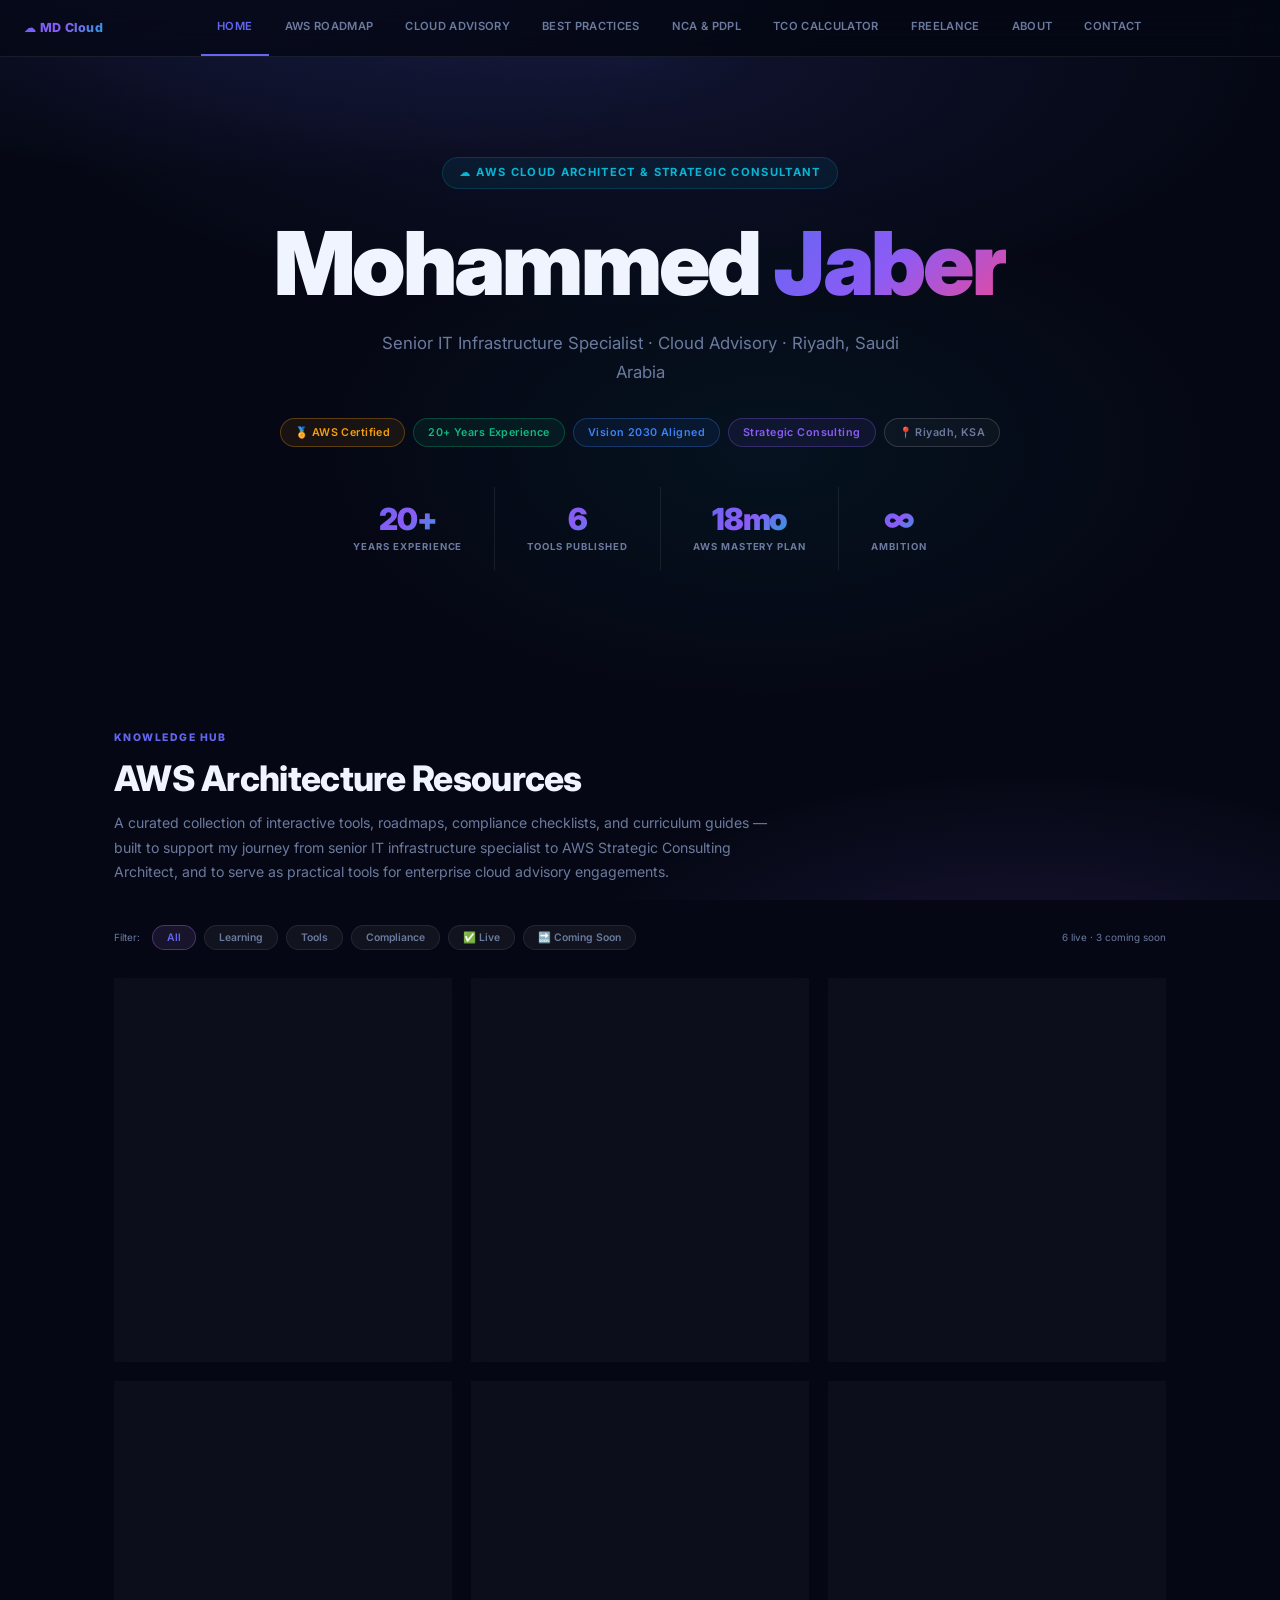
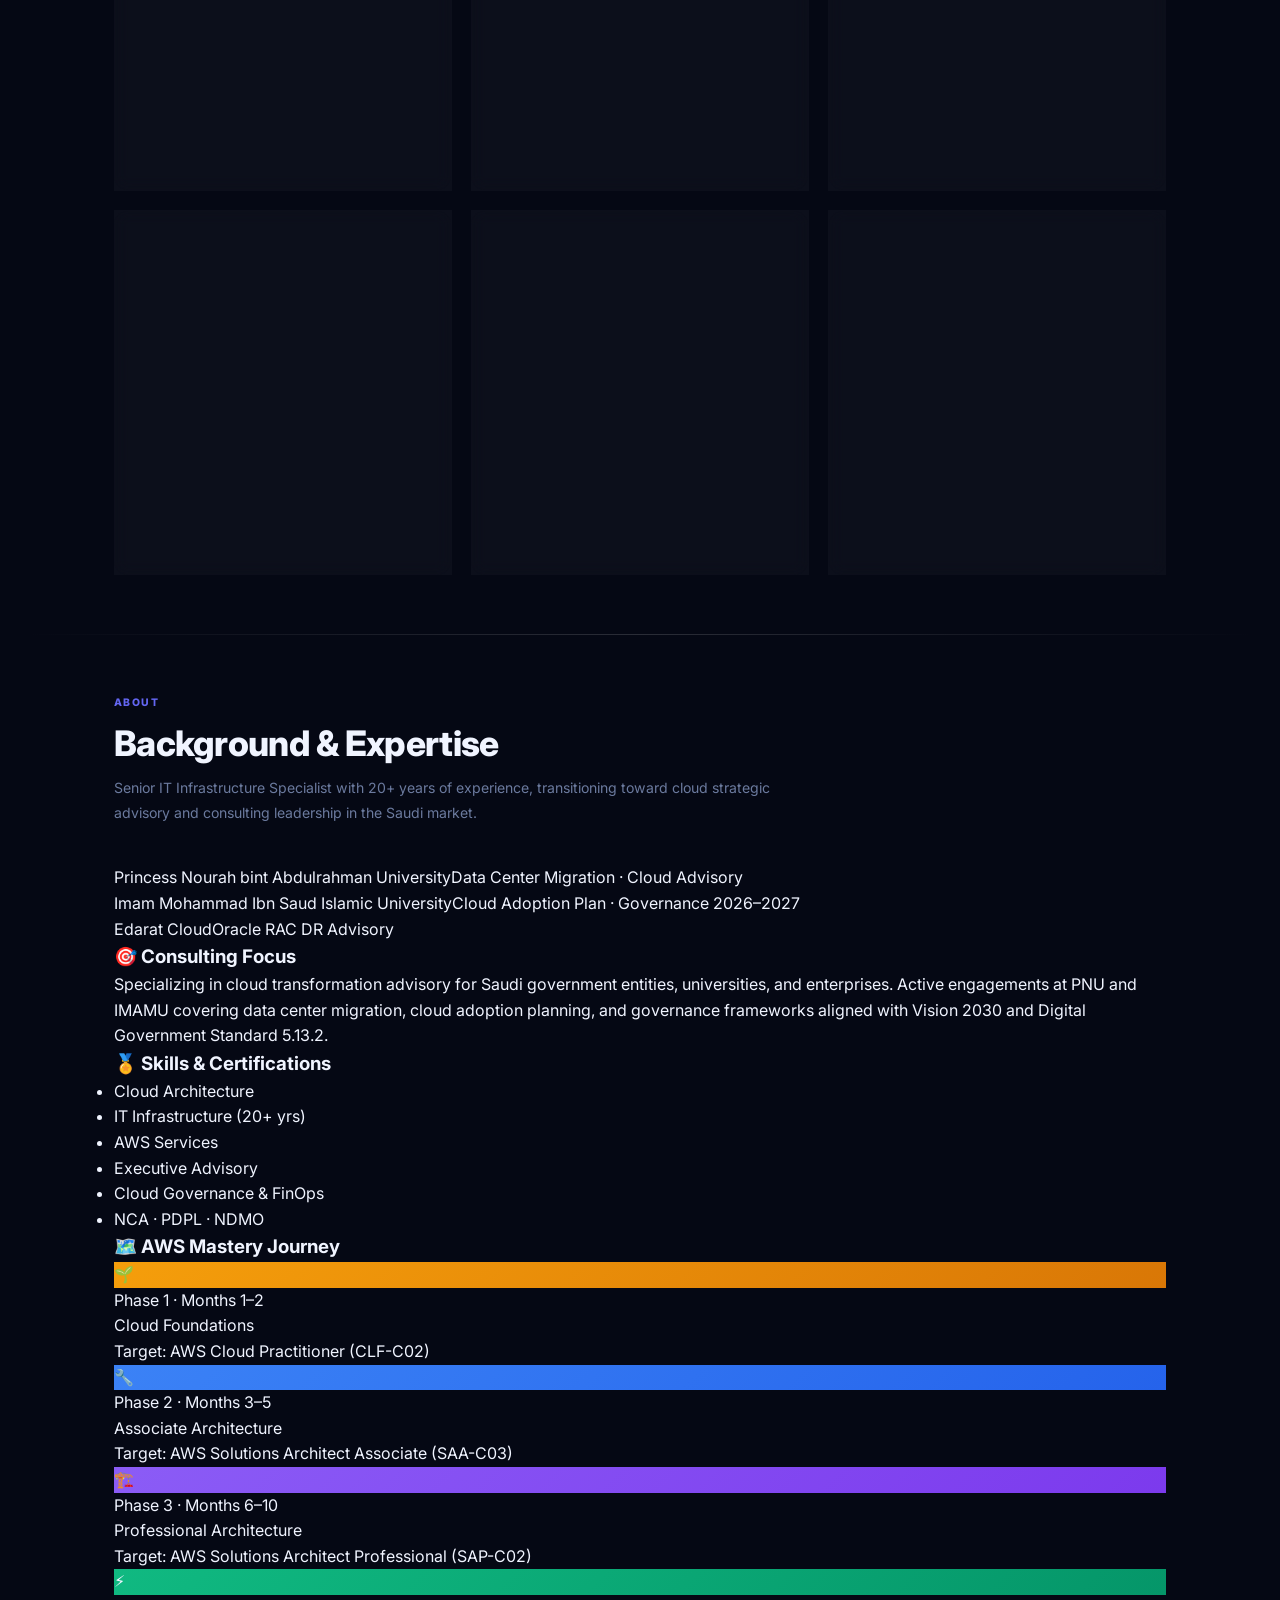
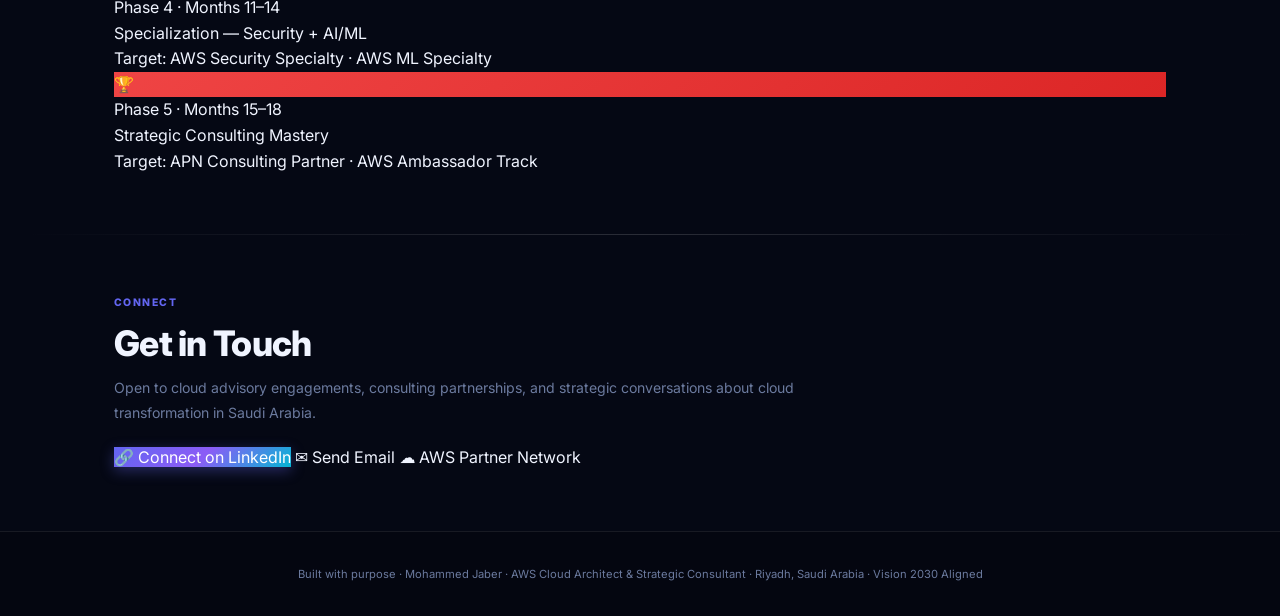
==== commit 16730f41: "Add bilingual freelance services page for Fiverr, Khamsat, and Freelancer Ready-to-copy gig packages" ====
--- a/index.html
+++ b/index.html
@@ -116,6 +116,7 @@
     { href:'cloud-best-practices.html',label:'Best Practices',active:false},
     { href:'nca-pdpl-compliance.html',label:'NCA & PDPL',    active:false },
     { href:'tco-calculator.html',     label:'TCO Calculator',active:false },
+    { href:'freelance-services.html', label:'Freelance',     active:false },
     { href:'#about',                  label:'About',         active:false },
     { href:'#contact',                label:'Contact',       active:false },
   ];
